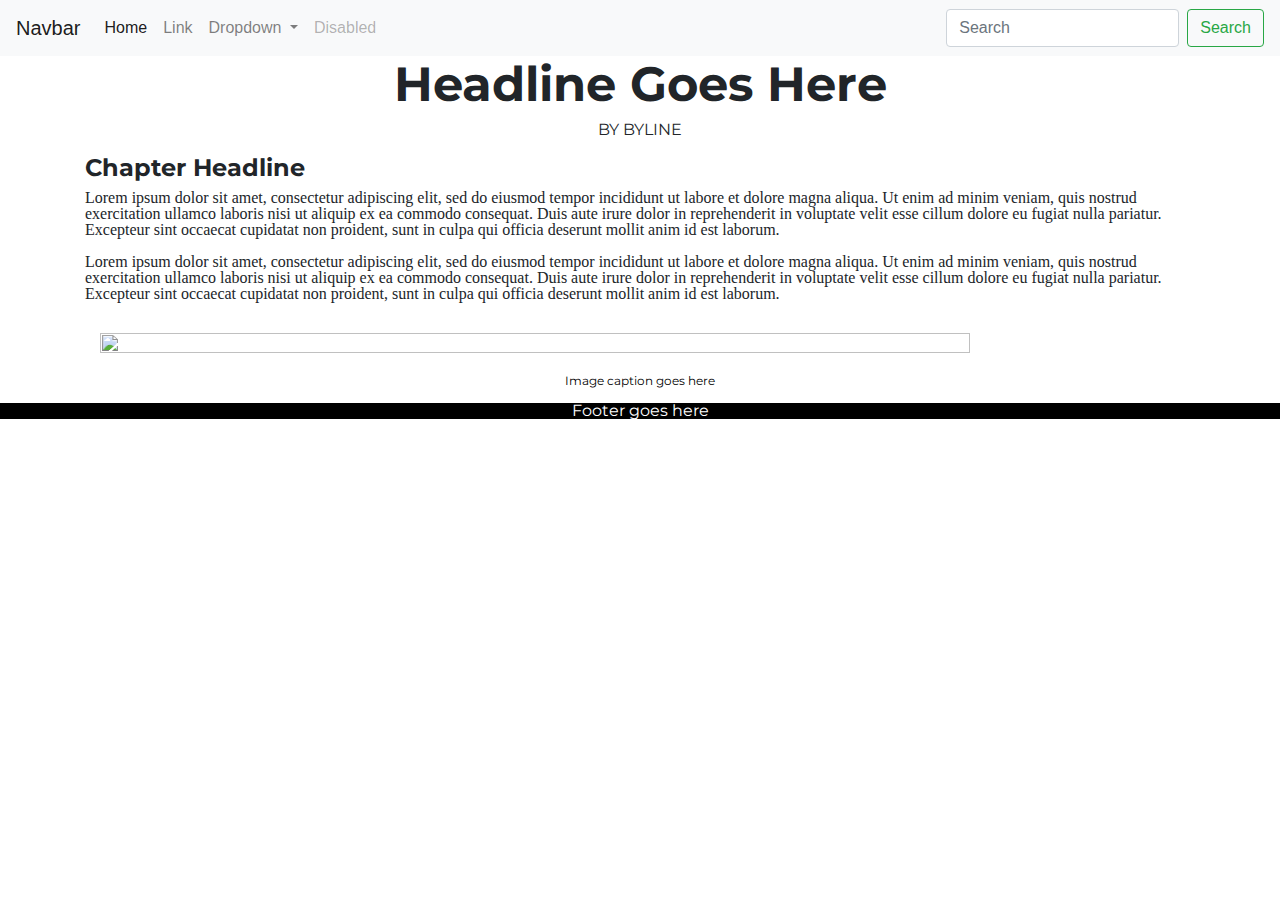
==== climate-crisis-story/index.html @ 1ede0017 "climate crisis creation" ====
<!doctype html>

<html lang="en">
<head>
  <meta charset="utf-8">
  <meta name="viewport" content="width=device-width, initial-scale=1, shrink-to-fit=no">

  <title>Bootstrap Template</title>
  <meta name="description" content="University of Maryland, College Park '20">
  <meta name="author" content="Wesley Brown">

  <!-- Bootstrap CSS -->
<link rel="stylesheet" href="https://stackpath.bootstrapcdn.com/bootstrap/4.4.1/css/bootstrap.min.css" integrity="sha384-Vkoo8x4CGsO3+Hhxv8T/Q5PaXtkKtu6ug5TOeNV6gBiFeWPGFN9MuhOf23Q9Ifjh" crossorigin="anonymous">

<link rel="stylesheet" type="text/css" href="style.css">

<!-- google font -->
<link href="https://fonts.googleapis.com/css2?family=Montserrat:wght@300;400;500;700;800;900&display=swap" rel="stylesheet">

</head>
<body>

  <!-- NavBar -->
  <nav class="navbar navbar-expand-lg navbar-light bg-light">
    <a class="navbar-brand" href="#">Navbar</a>
    <button class="navbar-toggler" type="button" data-toggle="collapse" data-target="#navbarSupportedContent" aria-controls="navbarSupportedContent" aria-expanded="false" aria-label="Toggle navigation">
      <span class="navbar-toggler-icon"></span>
    </button>

    <div class="collapse navbar-collapse" id="navbarSupportedContent">
      <ul class="navbar-nav mr-auto">
        <li class="nav-item active">
          <a class="nav-link" href="#">Home <span class="sr-only">(current)</span></a>
        </li>
        <li class="nav-item">
          <a class="nav-link" href="#">Link</a>
        </li>
        <li class="nav-item dropdown">
          <a class="nav-link dropdown-toggle" href="#" id="navbarDropdown" role="button" data-toggle="dropdown" aria-haspopup="true" aria-expanded="false">
            Dropdown
          </a>
          <div class="dropdown-menu" aria-labelledby="navbarDropdown">
            <a class="dropdown-item" href="#">Action</a>
            <a class="dropdown-item" href="#">Another action</a>
            <div class="dropdown-divider"></div>
            <a class="dropdown-item" href="#">Something else here</a>
         </div>
            </li>
       <li class="nav-item">
        <a class="nav-link disabled" href="#" tabindex="-1" aria-disabled="true">Disabled</a>
      </li>
    </ul>
     <form class="form-inline my-2 my-lg-0">
        <input class="form-control mr-sm-2" type="search" placeholder="Search" aria-label="Search">
       <button class="btn btn-outline-success my-2 my-sm-0" type="submit">Search</button>
    </form>
  </div>
  </nav>
  <!-- End NavBar -->

<div class="container">
  <h1 id="headline"> Headline Goes Here</h1>
  <p id="byline"> By Byline </p>

  <h2 id="chapter">Chapter Headline</h2>

  <p>Lorem ipsum dolor sit amet, consectetur adipiscing elit, sed do eiusmod tempor incididunt ut labore et dolore magna aliqua. Ut enim ad minim veniam, quis nostrud exercitation ullamco laboris nisi ut aliquip ex ea commodo consequat. Duis aute irure dolor in reprehenderit in voluptate velit esse cillum dolore eu fugiat nulla pariatur. Excepteur sint occaecat cupidatat non proident, sunt in culpa qui officia deserunt mollit anim id est laborum.</p>

  <p>Lorem ipsum dolor sit amet, consectetur adipiscing elit, sed do eiusmod tempor incididunt ut labore et dolore magna aliqua. Ut enim ad minim veniam, quis nostrud exercitation ullamco laboris nisi ut aliquip ex ea commodo consequat. Duis aute irure dolor in reprehenderit in voluptate velit esse cillum dolore eu fugiat nulla pariatur. Excepteur sint occaecat cupidatat non proident, sunt in culpa qui officia deserunt mollit anim id est laborum.</p>

  <img src="stockimage.jpg" class="image">
  <p class="caption">Image caption goes here</p>

</div>




</div>


  <!-- jQuery first, then Popper.js, then Bootstrap JS -->
  <script src="https://code.jquery.com/jquery-3.4.1.slim.min.js" integrity="sha384-J6qa4849blE2+poT4WnyKhv5vZF5SrPo0iEjwBvKU7imGFAV0wwj1yYfoRSJoZ+n" crossorigin="anonymous"></script>
  <script src="https://cdn.jsdelivr.net/npm/popper.js@1.16.0/dist/umd/popper.min.js" integrity="sha384-Q6E9RHvbIyZFJoft+2mJbHaEWldlvI9IOYy5n3zV9zzTtmI3UksdQRVvoxMfooAo" crossorigin="anonymous"></script>
  <script src="https://stackpath.bootstrapcdn.com/bootstrap/4.4.1/js/bootstrap.min.js" integrity="sha384-wfSDF2E50Y2D1uUdj0O3uMBJnjuUD4Ih7YwaYd1iqfktj0Uod8GCExl3Og8ifwB6" crossorigin="anonymous"></script>

<!-- footer -->
<div class="footer">
  <p id="footer-text">Footer goes here</p>
</div>


</body>
</html>
---- climate-crisis-story/style.css ----
#headline {
  font-size: 3em;
  font-weight: 700;
  text-align: center;
  font-family: 'Montserrat', sans-serif;
}

#byline {
  font-size: 1em;
  font-family: 'Montserrat', sans-serif;
  text-transform: uppercase;
  text-align: center;
}

#chapter {
  font-size: 1.5em;
  font-weight: 700;
  text-align: left;
  font-family: 'Montserrat', sans-serif;
}

p {
  font-family: Georgia, serif;
  line-height: 100%;
  font-size: 1em;
}

.image {
  height: 100%;
  max-width: 900px;
  width: 100%;
 padding: 15px;
}

.caption {
  font-size: .75em;
  font-family: 'Montserrat', sans-serif;
  color: #000000;
  text-align: center;
}

.footer {
  background-color: #000000;
}

#footer-text {
  text-align: center;
  color: #FFFFFF;
  font-size: 1em;
  font-family: 'Montserrat', sans-serif;
}
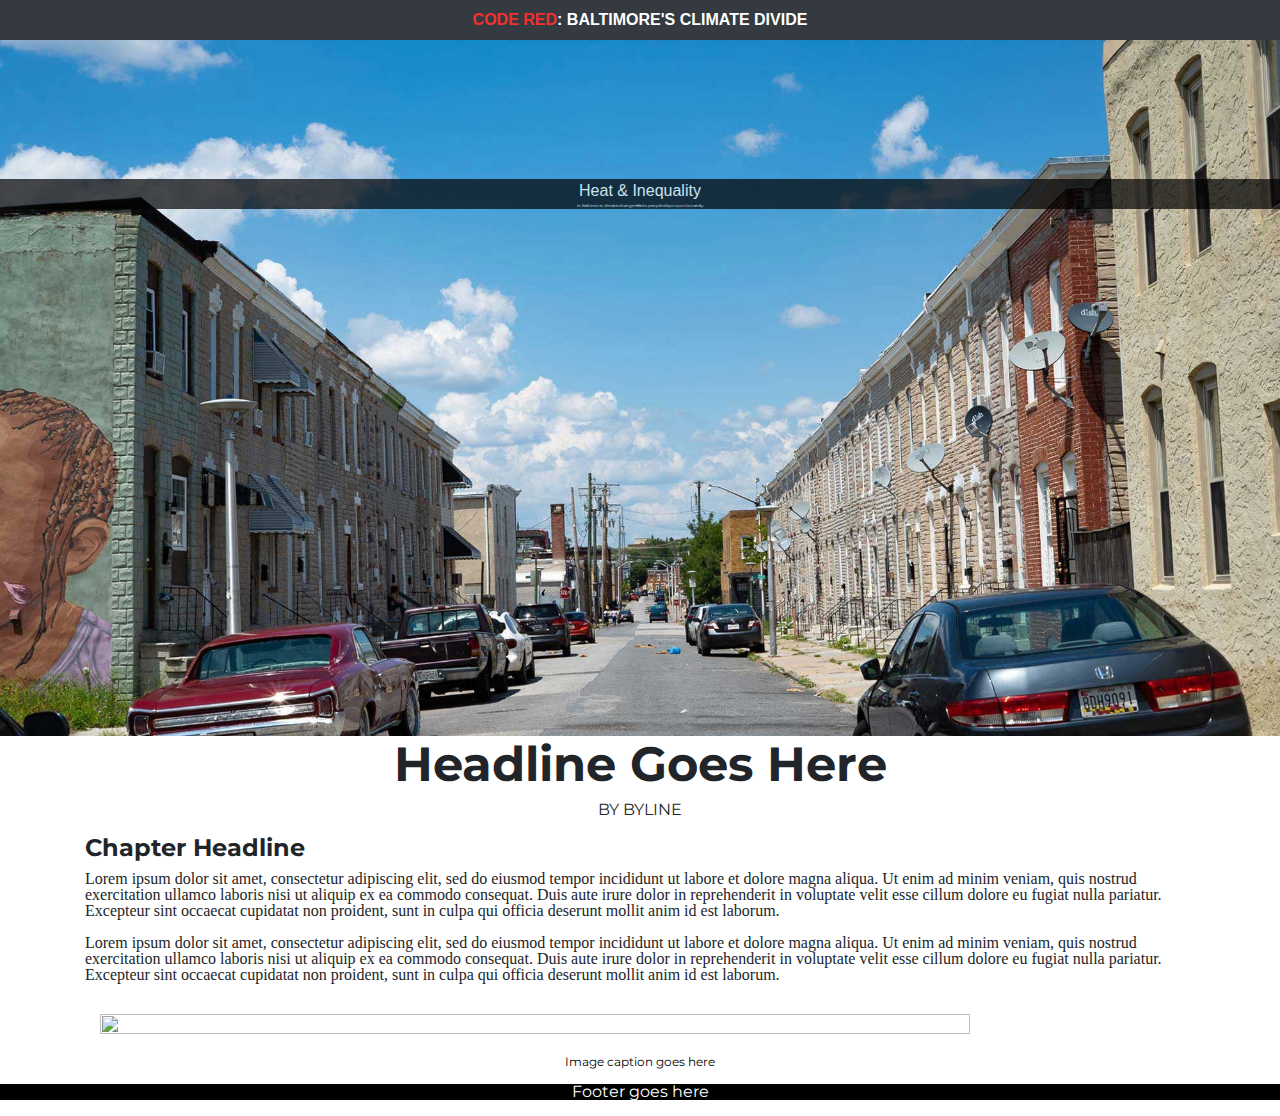
==== commit 09cef58f: "edit" ====
--- a/climate-crisis-story/index.html
+++ b/climate-crisis-story/index.html
@@ -21,43 +21,31 @@
 <body>
 
   <!-- NavBar -->
-  <nav class="navbar navbar-expand-lg navbar-light bg-light">
-    <a class="navbar-brand" href="#">Navbar</a>
-    <button class="navbar-toggler" type="button" data-toggle="collapse" data-target="#navbarSupportedContent" aria-controls="navbarSupportedContent" aria-expanded="false" aria-label="Toggle navigation">
-      <span class="navbar-toggler-icon"></span>
-    </button>
-
-    <div class="collapse navbar-collapse" id="navbarSupportedContent">
-      <ul class="navbar-nav mr-auto">
-        <li class="nav-item active">
-          <a class="nav-link" href="#">Home <span class="sr-only">(current)</span></a>
-        </li>
-        <li class="nav-item">
-          <a class="nav-link" href="#">Link</a>
-        </li>
-        <li class="nav-item dropdown">
-          <a class="nav-link dropdown-toggle" href="#" id="navbarDropdown" role="button" data-toggle="dropdown" aria-haspopup="true" aria-expanded="false">
-            Dropdown
-          </a>
-          <div class="dropdown-menu" aria-labelledby="navbarDropdown">
-            <a class="dropdown-item" href="#">Action</a>
-            <a class="dropdown-item" href="#">Another action</a>
-            <div class="dropdown-divider"></div>
-            <a class="dropdown-item" href="#">Something else here</a>
-         </div>
-            </li>
-       <li class="nav-item">
-        <a class="nav-link disabled" href="#" tabindex="-1" aria-disabled="true">Disabled</a>
-      </li>
-    </ul>
-     <form class="form-inline my-2 my-lg-0">
-        <input class="form-control mr-sm-2" type="search" placeholder="Search" aria-label="Search">
-       <button class="btn btn-outline-success my-2 my-sm-0" type="submit">Search</button>
-    </form>
-  </div>
+  <nav class="navbar navbar-expand-lg navbar-dark bg-dark">
+    <span class="nav-top"><span class="red">Code Red</span>: Baltimore's Climate Divide</span>
   </nav>
   <!-- End NavBar -->
 
+<!-- Splash/hero area -->
+
+  <div class="hero-container">
+    <img src="images/sonia-hug-streetview.jpg" class="hero-image" alt="Baltimore streetview">
+
+    <div class="overlay">
+
+      <div class"hero-hed">Heat & Inequality
+
+        <div class="hero-sub">In Baltimore, climate change effects people disproportionately.
+
+        </div>
+
+      </div>
+      
+    </div>
+
+  </div>
+
+ <!-- end hero here -->
 <div class="container">
   <h1 id="headline"> Headline Goes Here</h1>
   <p id="byline"> By Byline </p>
--- a/climate-crisis-story/style.css
+++ b/climate-crisis-story/style.css
@@ -49,3 +49,55 @@
   font-size: 1em;
   font-family: 'Montserrat', sans-serif;
 }
+
+/*top nav*/
+.nav-top {
+  color: #fff;
+  margin: 0 auto;
+  text-transform: uppercase;
+  font-weight: 700;
+}
+
+.red {
+  color: #f23030;
+}
+
+/*hero area*/
+.hero-container {
+  position: relative;
+  text-align: center;
+  color: #fff;
+}
+
+.hero-image {
+  width: 100%;
+}
+
+.overlay {
+  position: absolute;
+  top: 20%;
+  width: 100%;
+  background-color: #000;
+  opacity: .7;
+}
+
+.hero-hed {
+  font-family: 'Playfair Display', serif;
+  font-size:6em;
+  color:#fff;
+  margin: 0 auto;
+  padding-bottom:10px;
+}
+
+.hero-sub {
+  font-family: 'Montserrat', sans-serif;
+  font-size:.25em;
+}
+
+@media (max-width:600px) {
+
+  hero-hed {
+    font-size: 1.5em;
+  }
+
+}
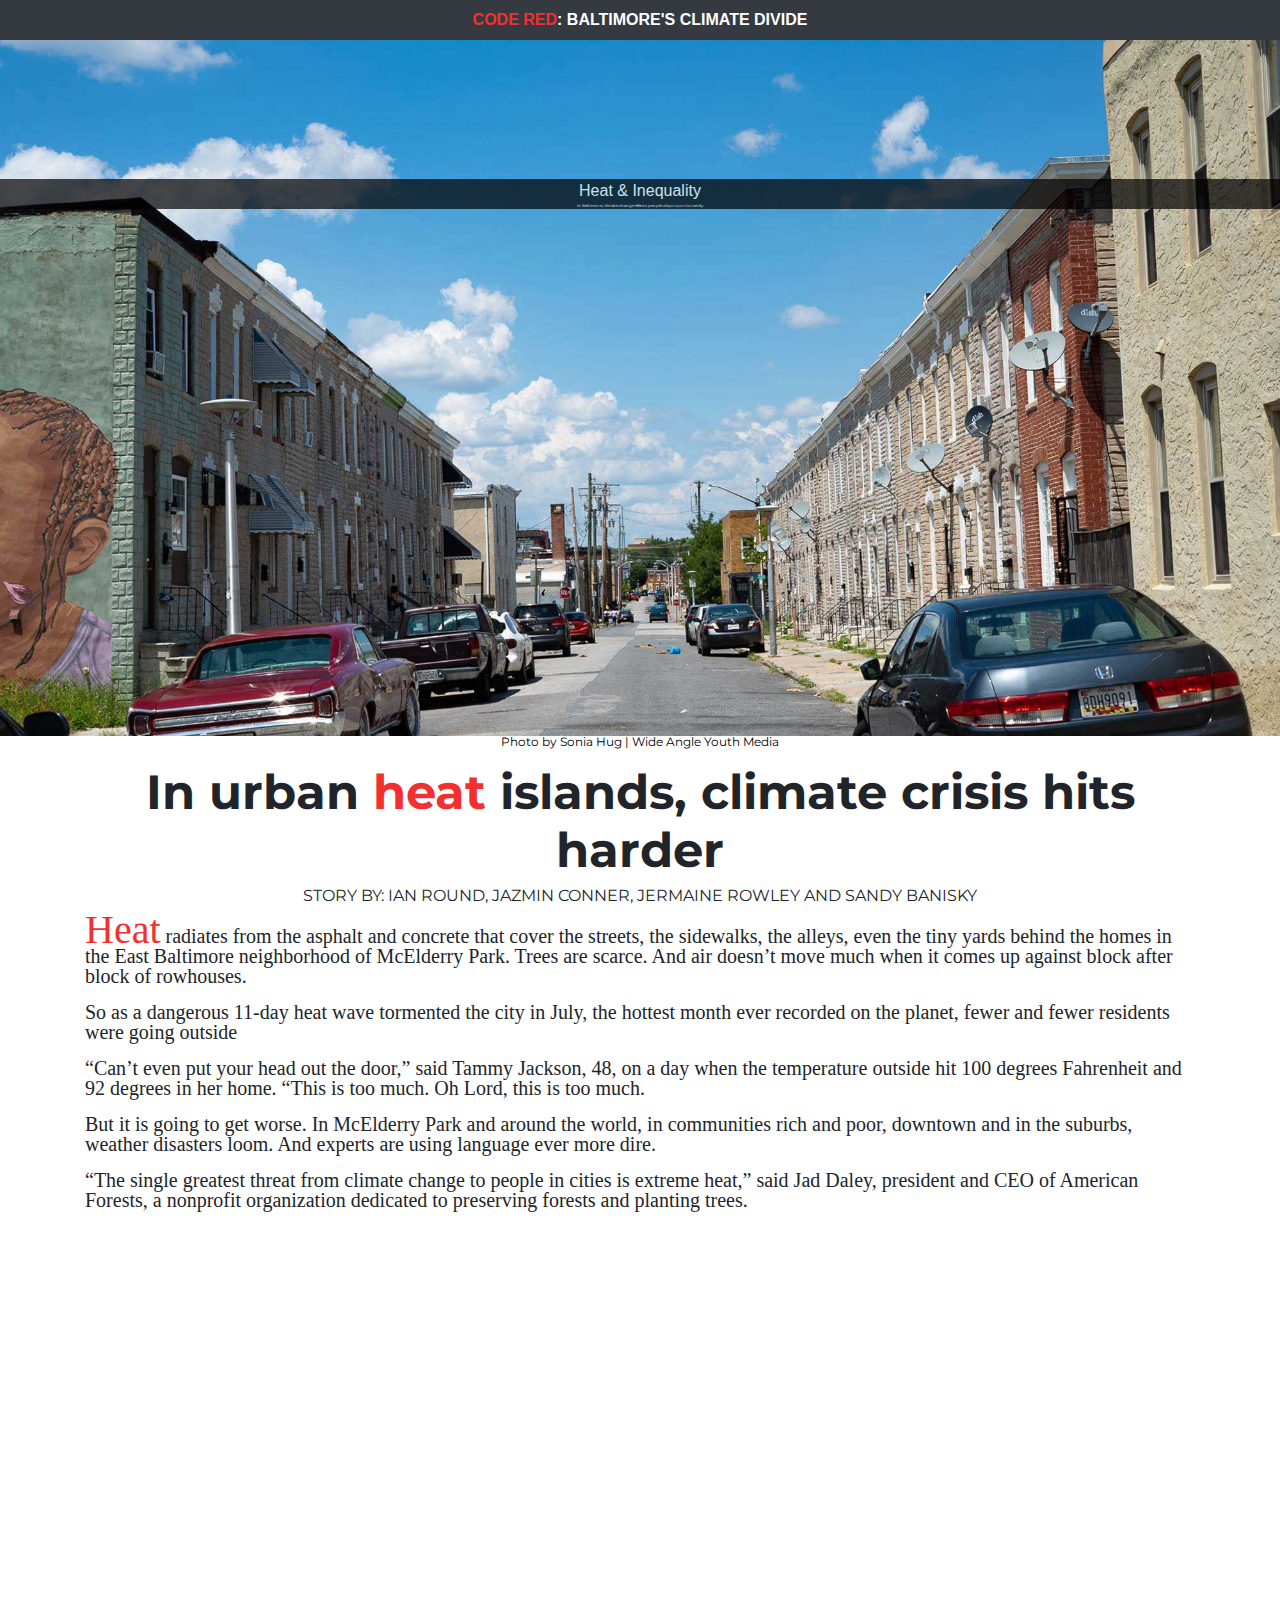
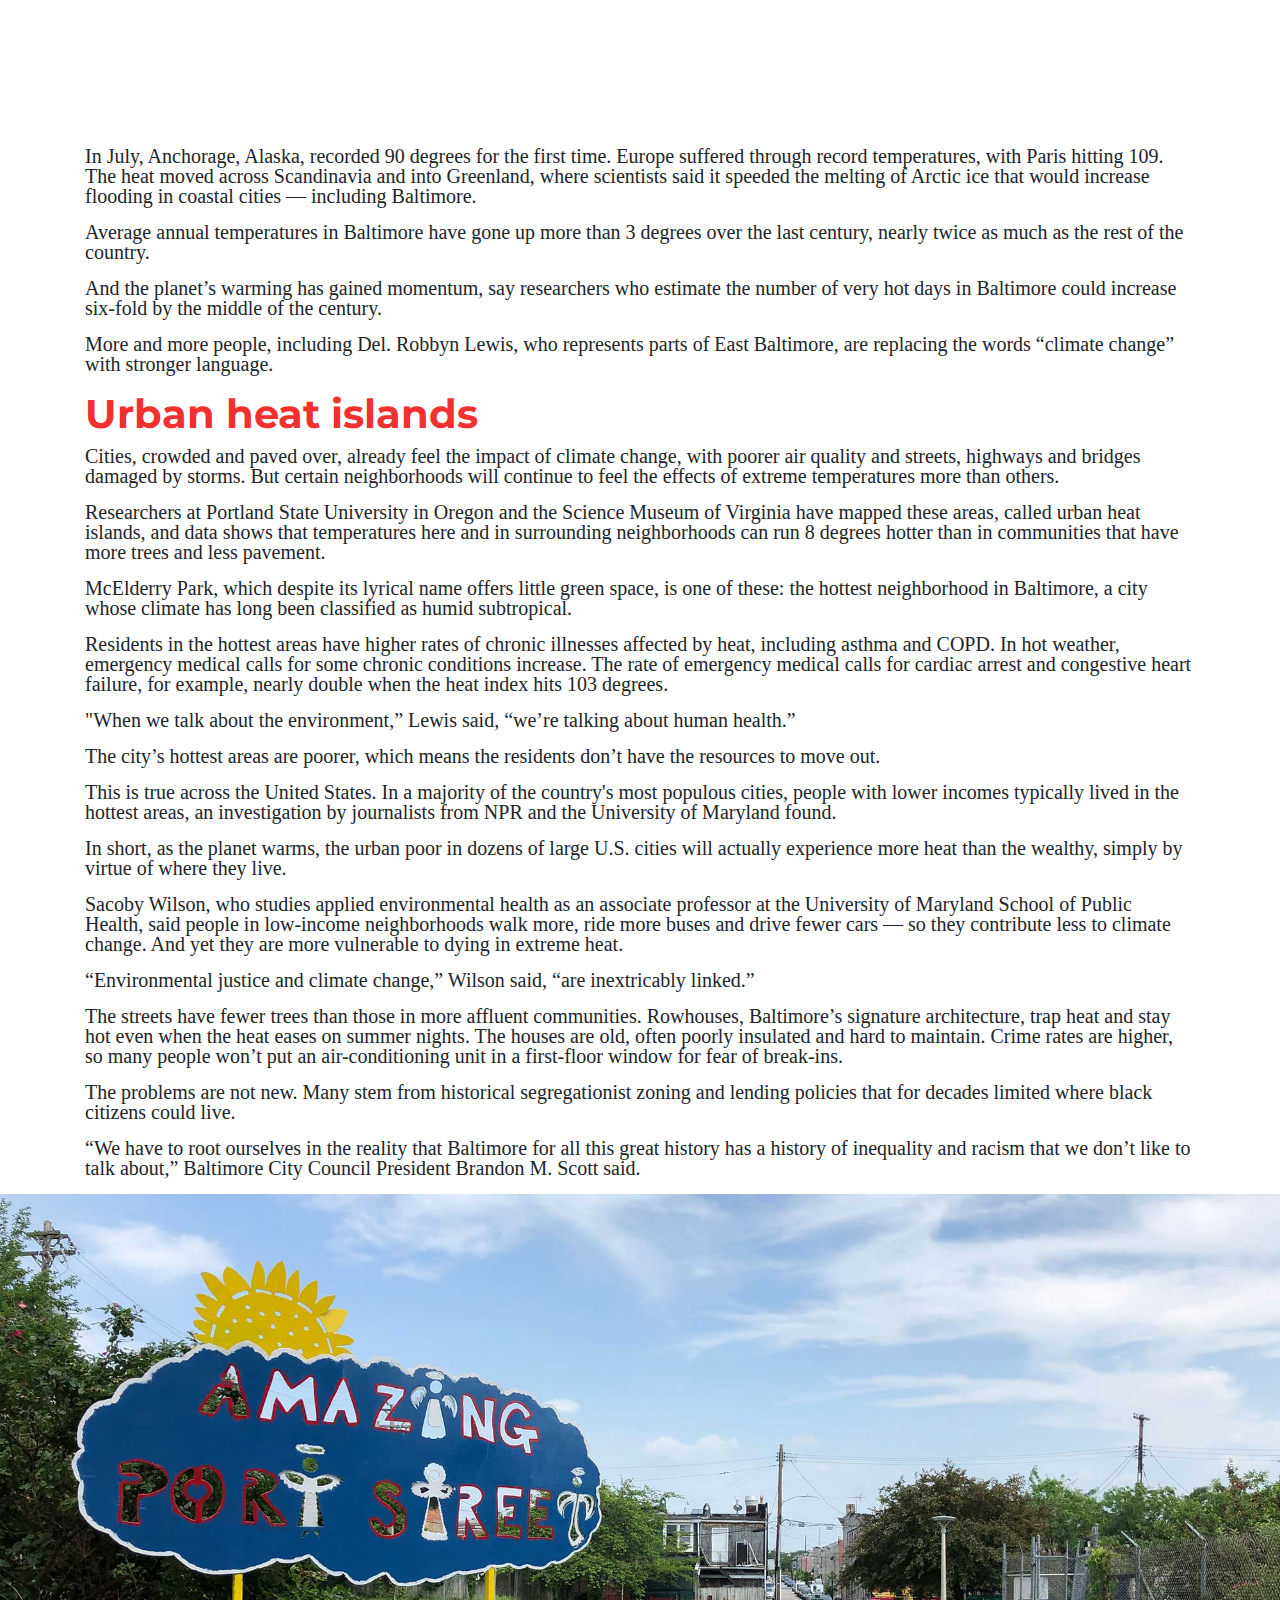
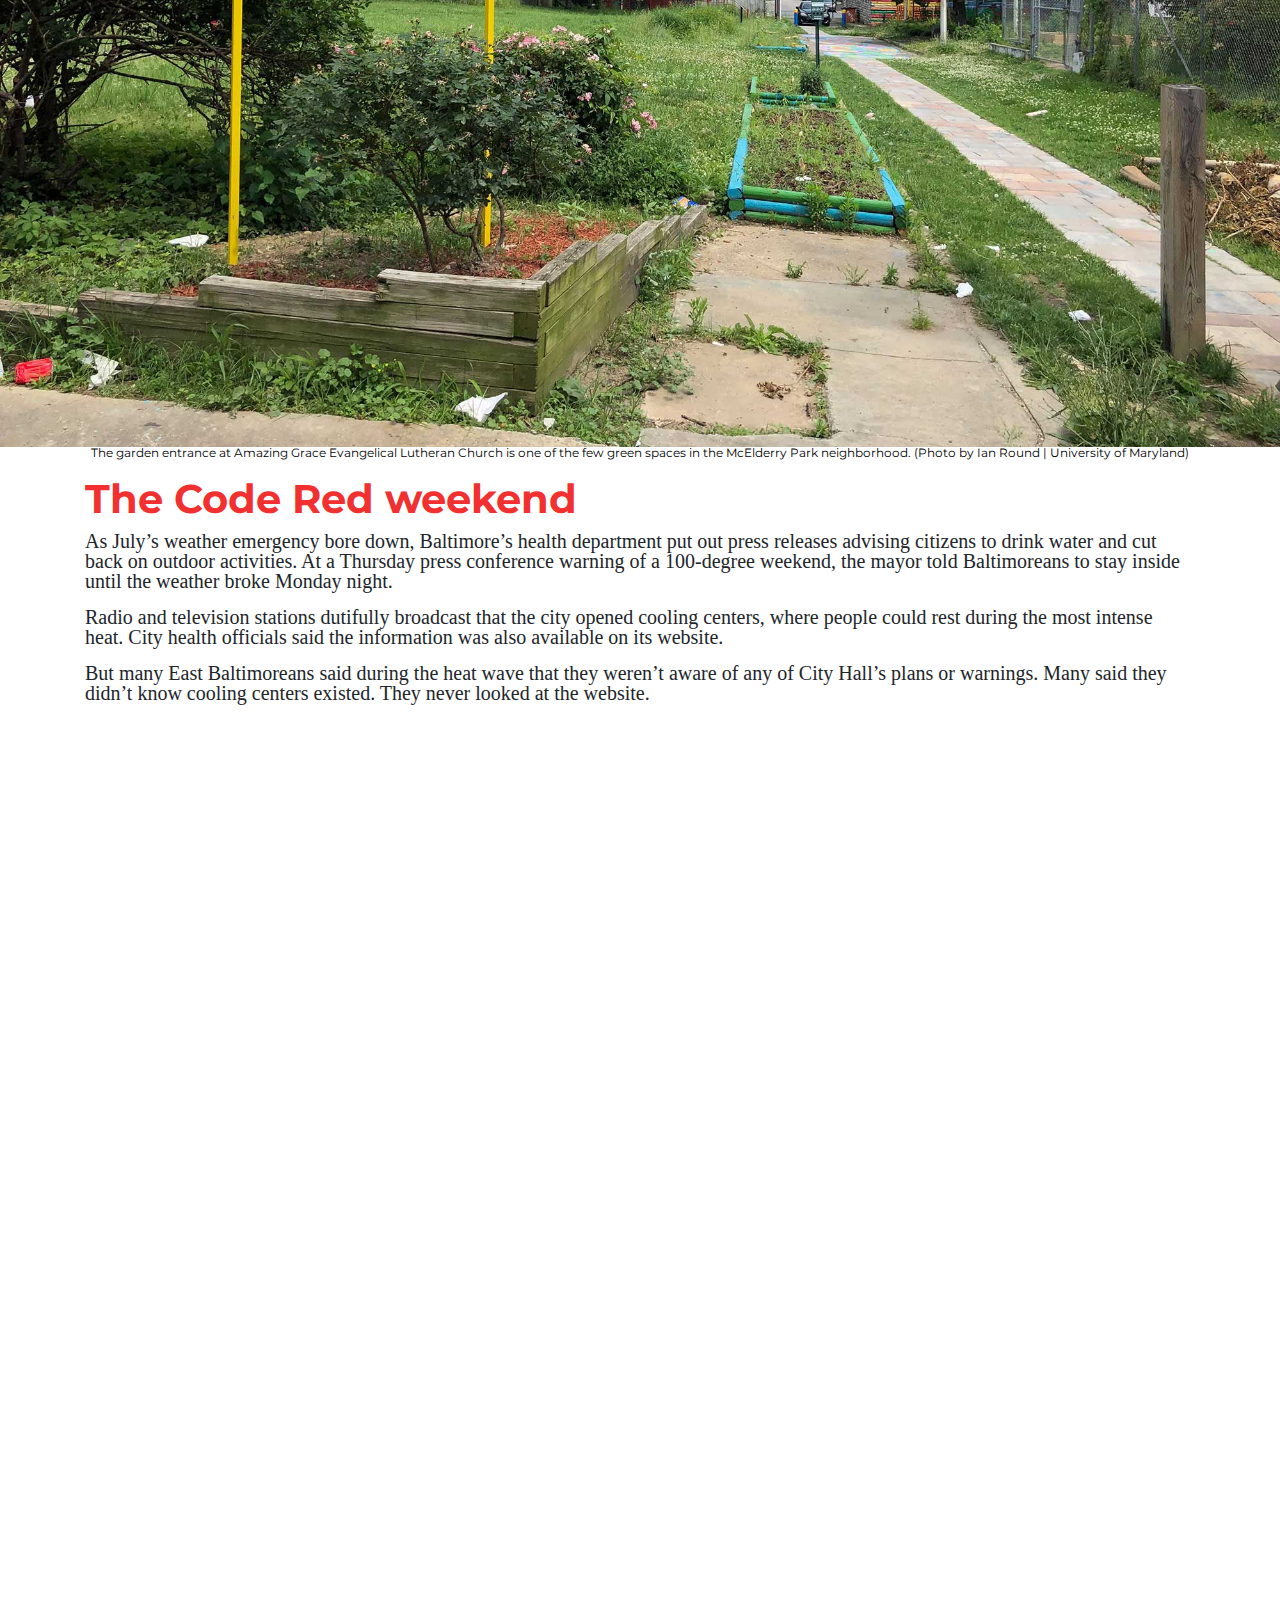
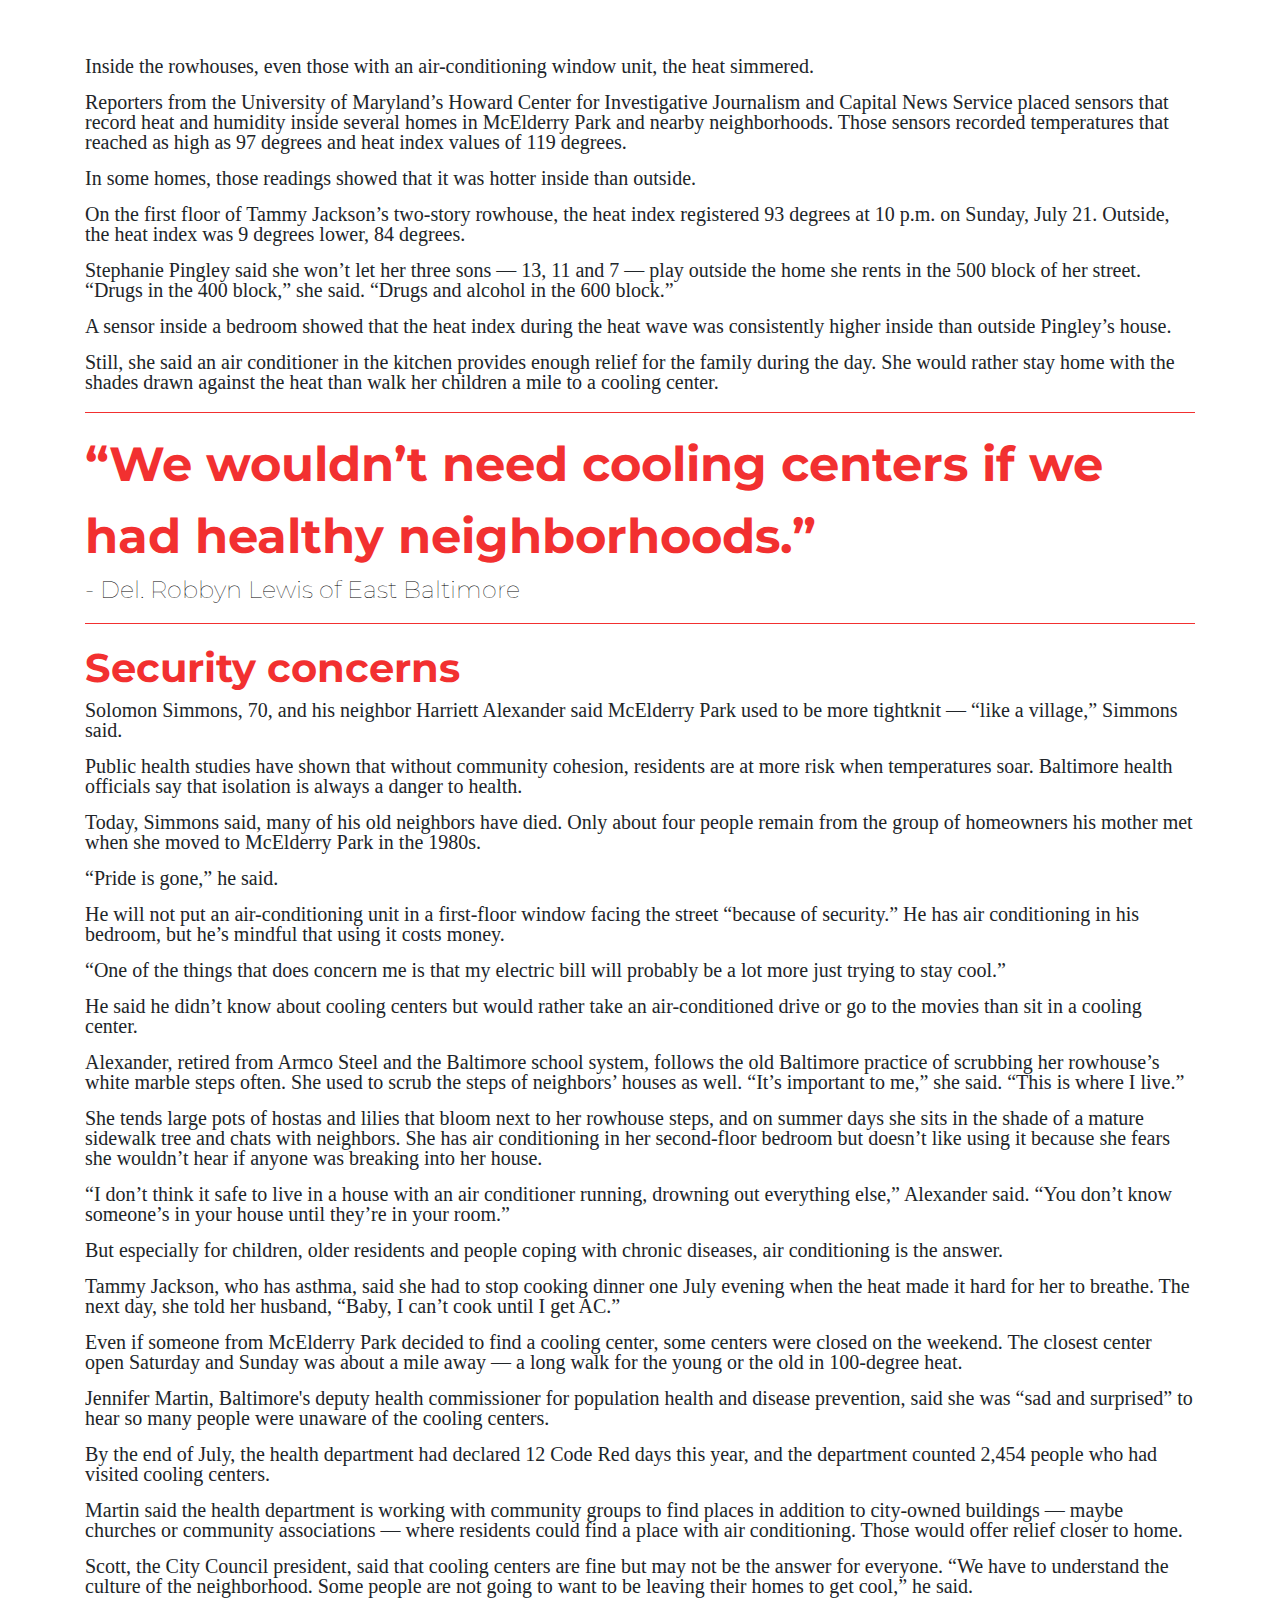
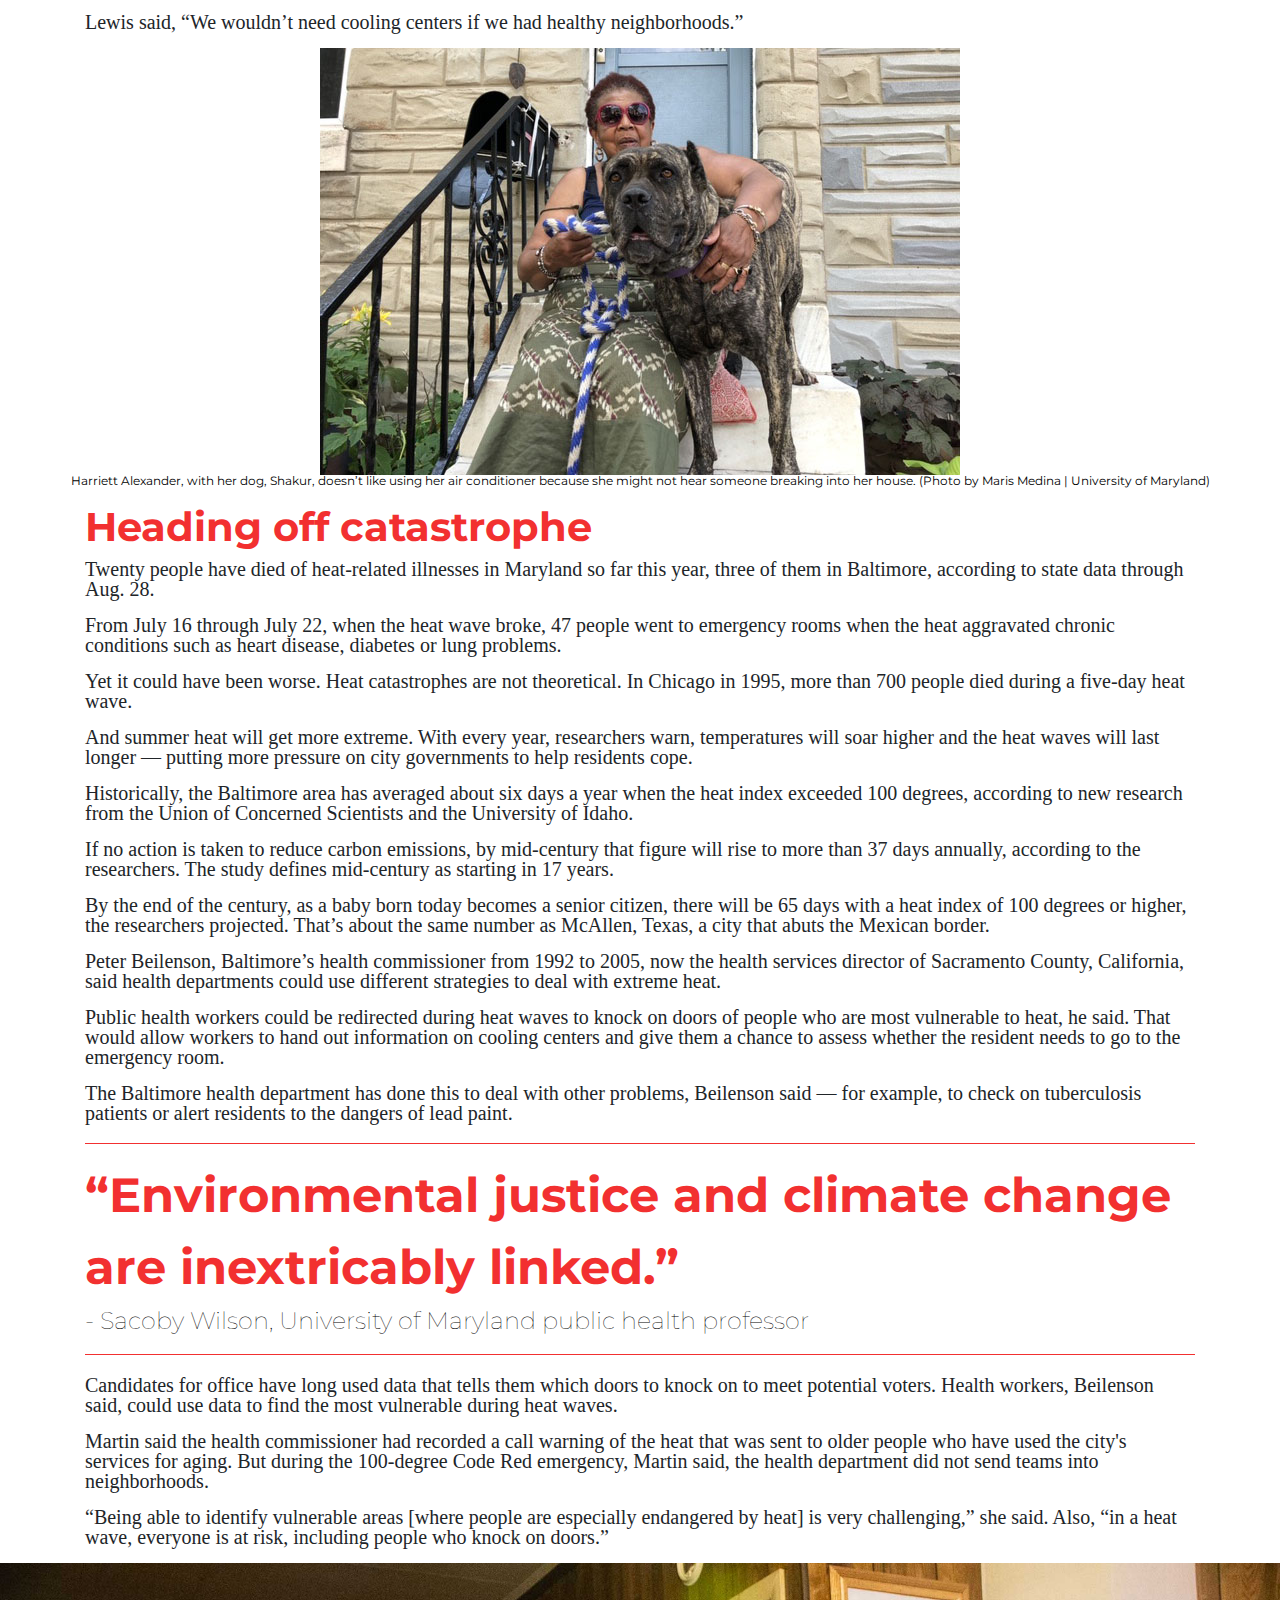
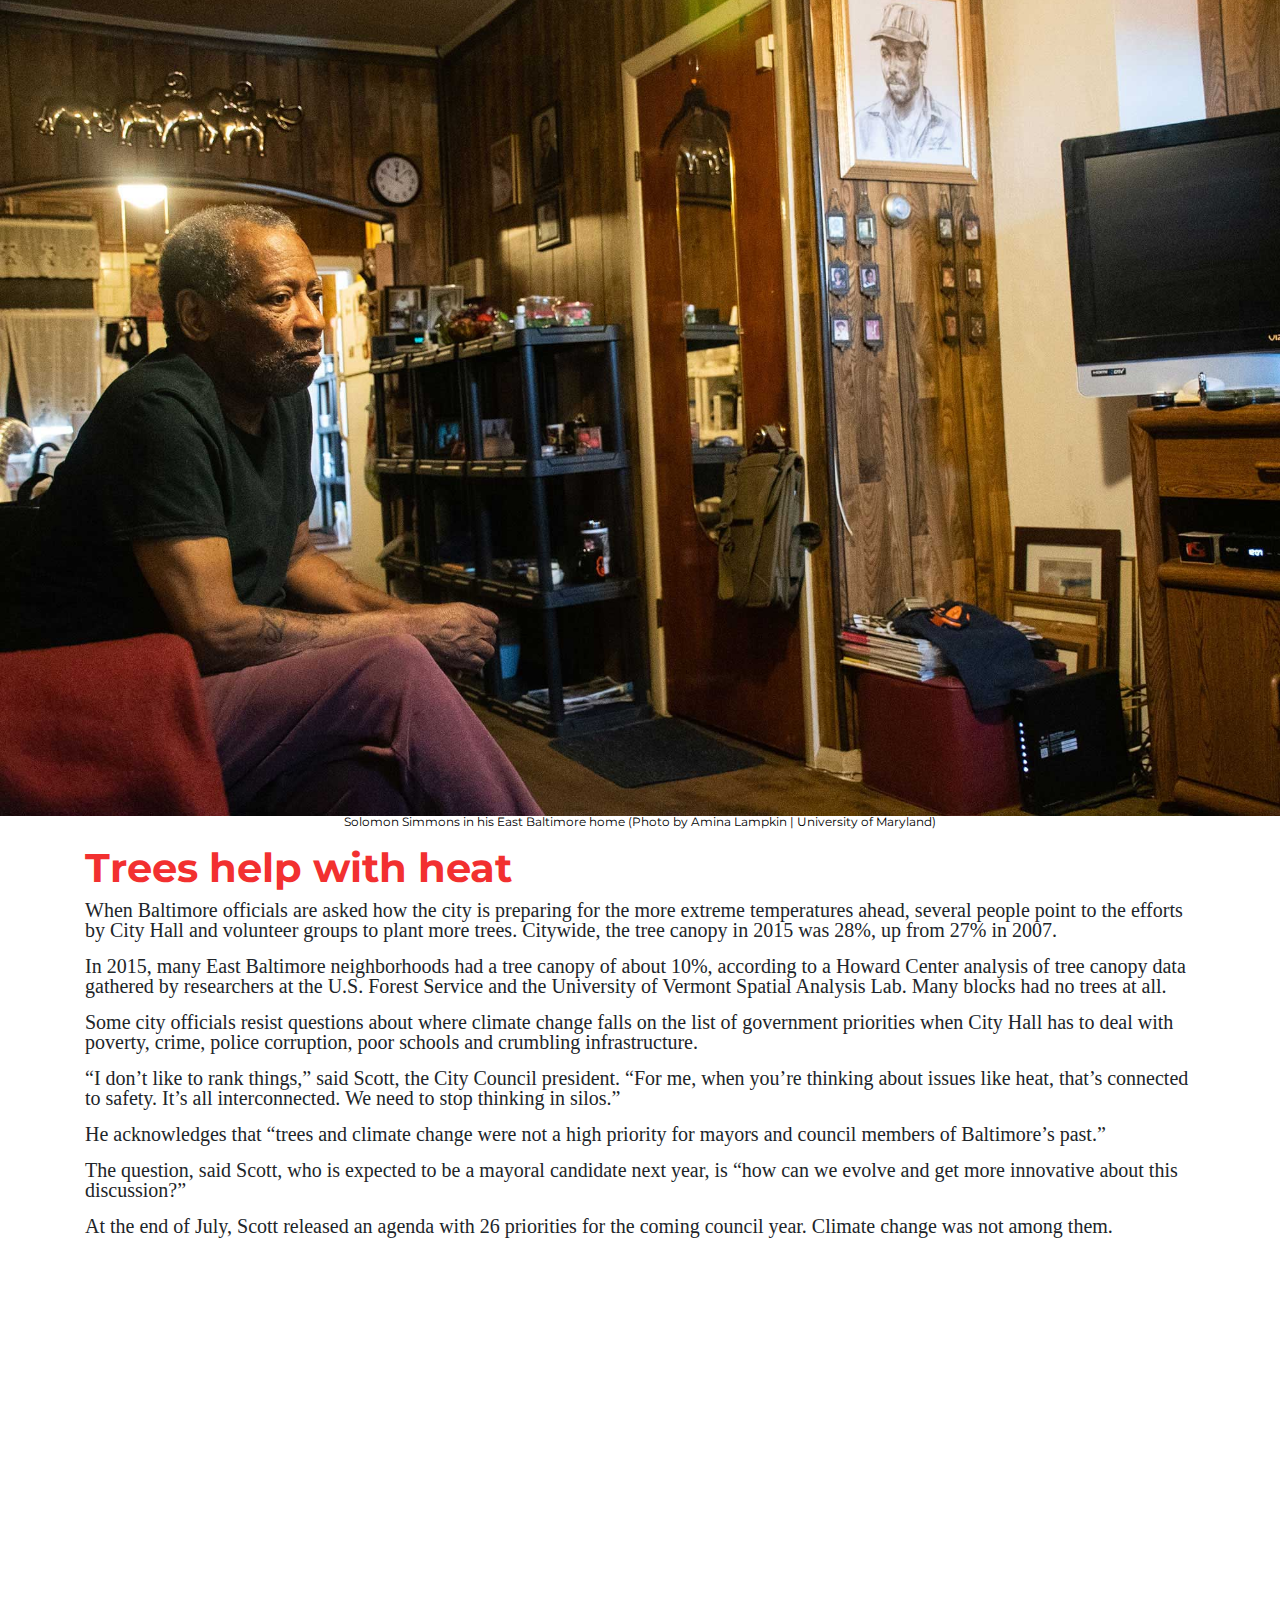
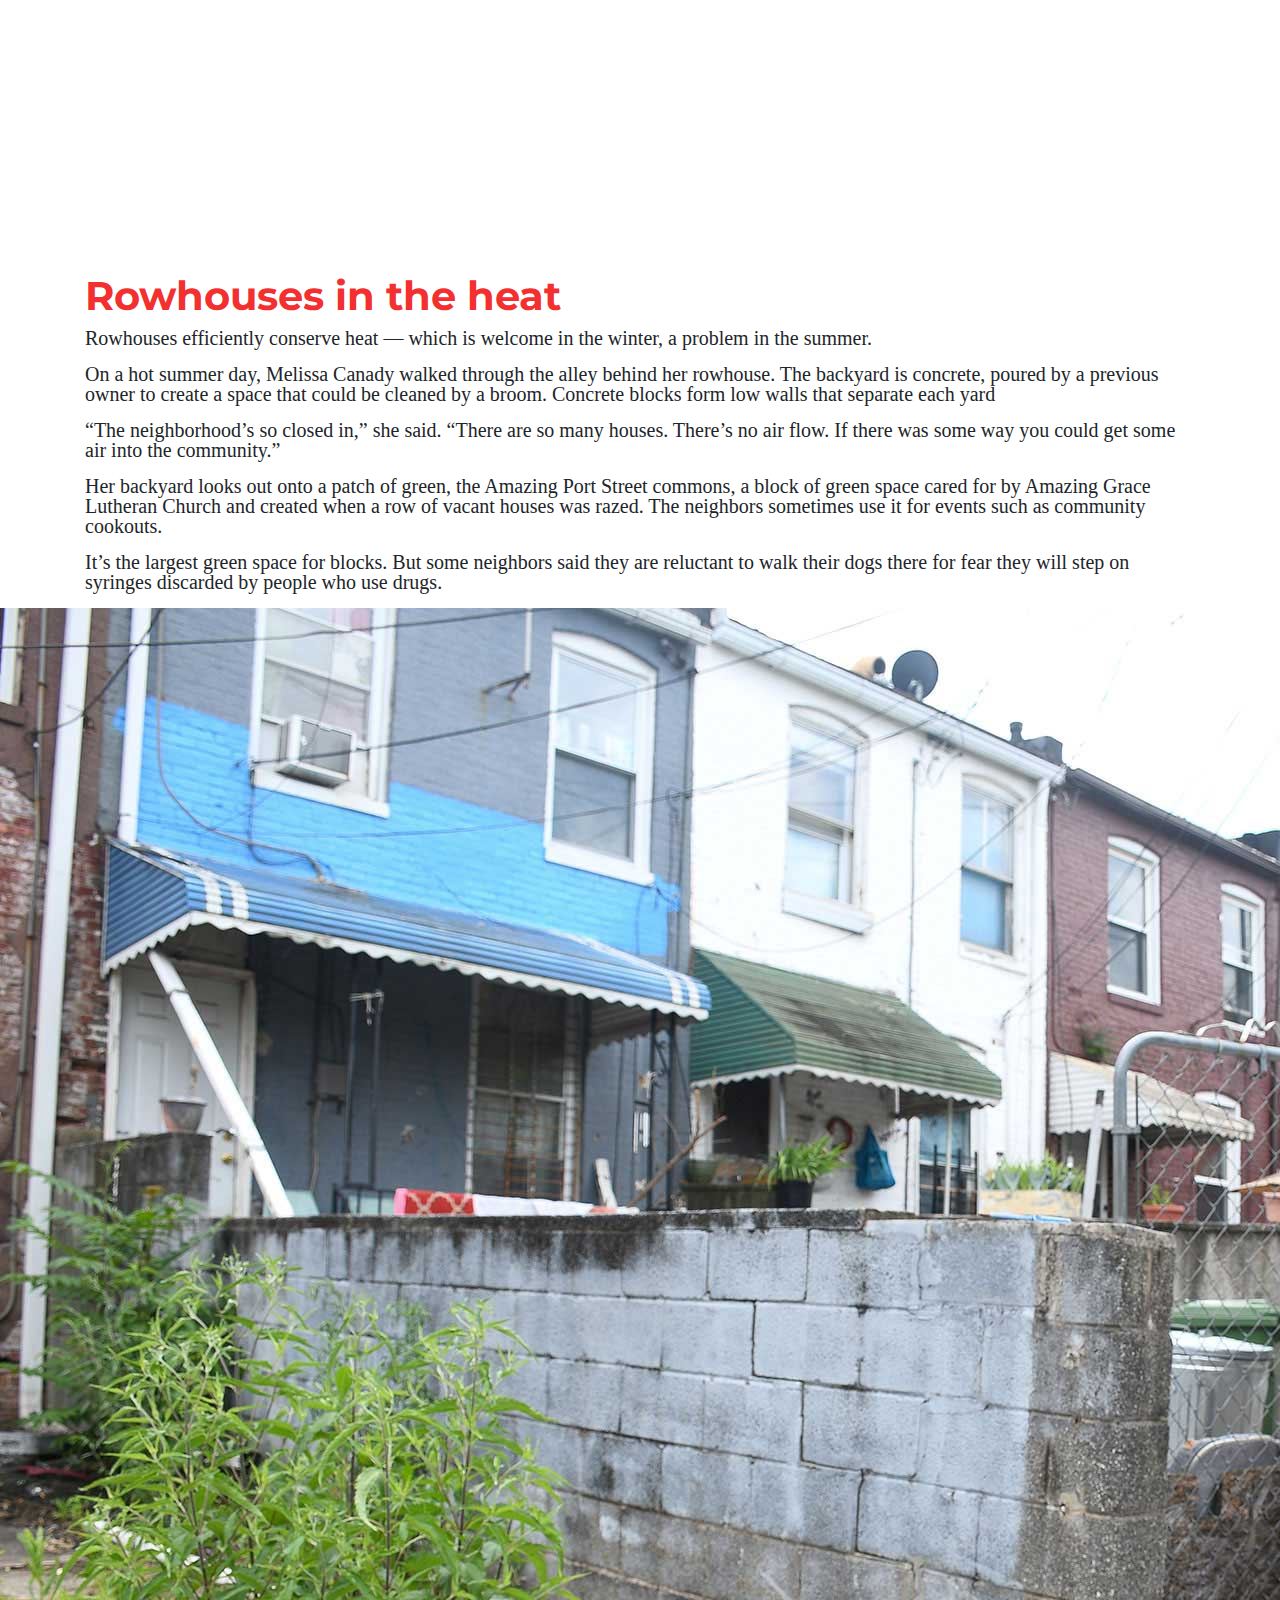
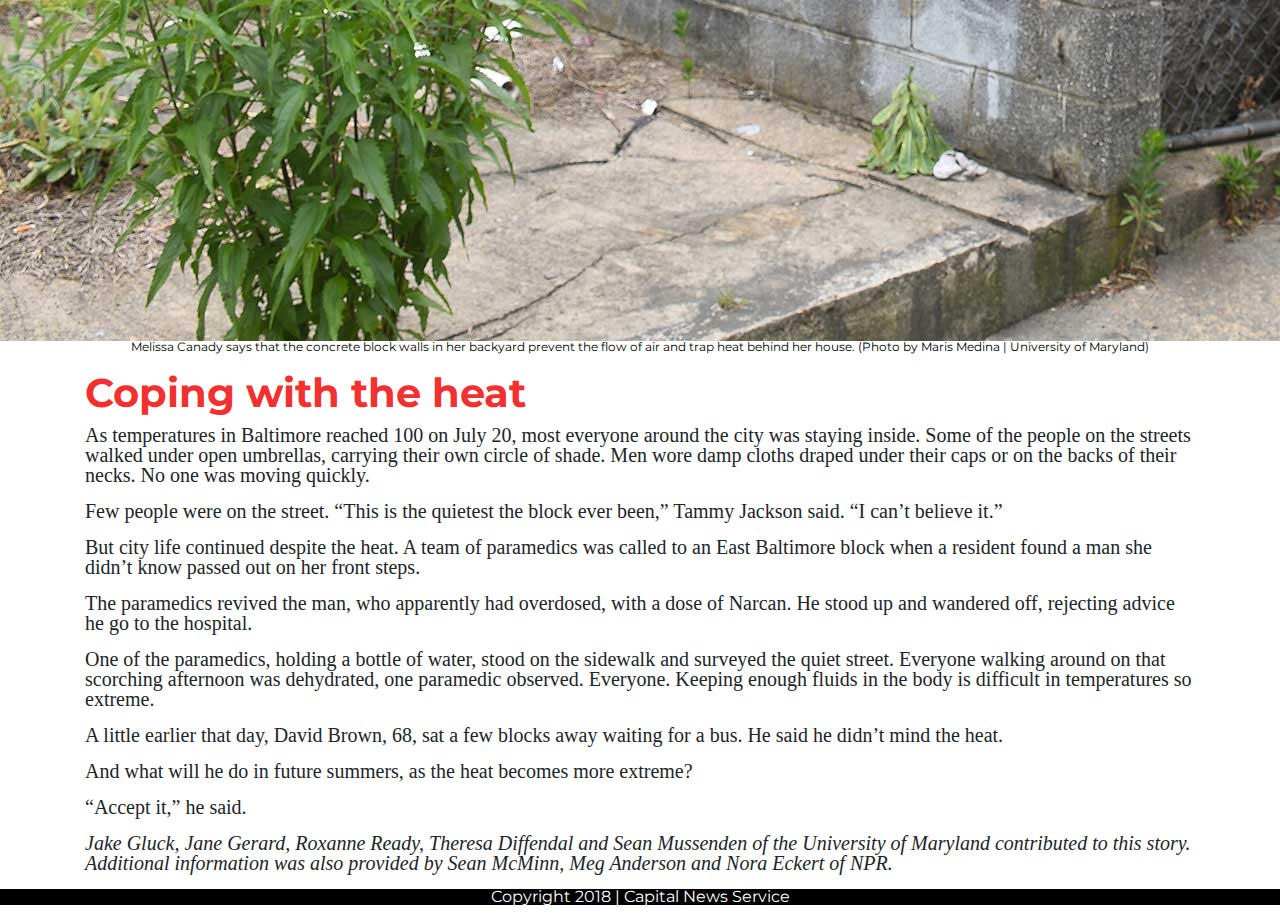
==== commit b3035a03: "climate" ====
--- a/climate-crisis-story/index.html
+++ b/climate-crisis-story/index.html
@@ -5,7 +5,7 @@
   <meta charset="utf-8">
   <meta name="viewport" content="width=device-width, initial-scale=1, shrink-to-fit=no">
 
-  <title>Bootstrap Template</title>
+  <title>CODE RED: A look at Baltimore's heat inequality</title>
   <meta name="description" content="University of Maryland, College Park '20">
   <meta name="author" content="Wesley Brown">
 
@@ -33,31 +33,259 @@
 
     <div class="overlay">
 
-      <div class"hero-hed">Heat & Inequality
+      <div class"hero-head">Heat & Inequality
 
         <div class="hero-sub">In Baltimore, climate change effects people disproportionately.
 
         </div>
 
       </div>
-      
+
     </div>
 
   </div>
 
  <!-- end hero here -->
-<div class="container">
-  <h1 id="headline"> Headline Goes Here</h1>
-  <p id="byline"> By Byline </p>
-
-  <h2 id="chapter">Chapter Headline</h2>
-
-  <p>Lorem ipsum dolor sit amet, consectetur adipiscing elit, sed do eiusmod tempor incididunt ut labore et dolore magna aliqua. Ut enim ad minim veniam, quis nostrud exercitation ullamco laboris nisi ut aliquip ex ea commodo consequat. Duis aute irure dolor in reprehenderit in voluptate velit esse cillum dolore eu fugiat nulla pariatur. Excepteur sint occaecat cupidatat non proident, sunt in culpa qui officia deserunt mollit anim id est laborum.</p>
-
-  <p>Lorem ipsum dolor sit amet, consectetur adipiscing elit, sed do eiusmod tempor incididunt ut labore et dolore magna aliqua. Ut enim ad minim veniam, quis nostrud exercitation ullamco laboris nisi ut aliquip ex ea commodo consequat. Duis aute irure dolor in reprehenderit in voluptate velit esse cillum dolore eu fugiat nulla pariatur. Excepteur sint occaecat cupidatat non proident, sunt in culpa qui officia deserunt mollit anim id est laborum.</p>
-
-  <img src="stockimage.jpg" class="image">
-  <p class="caption">Image caption goes here</p>
+ <p class="caption">Photo by Sonia Hug | Wide Angle Youth Media</p>
+<div class="container">
+  <h1 id="headline"> In urban <span class="red">heat</span> islands, climate crisis hits harder</h1>
+  <p id="byline"> STORY BY: IAN ROUND, JAZMIN CONNER, JERMAINE ROWLEY AND SANDY BANISKY </p>
+
+
+  <p><span class="open">Heat</span> radiates from the asphalt and concrete that cover the streets, the sidewalks, the alleys, even the tiny yards behind the homes in the East Baltimore neighborhood of McElderry Park. Trees are scarce. And air doesn’t move much when it comes up against block after block of rowhouses.</p>
+
+  <p>So as a dangerous 11-day heat wave tormented the city in July, the hottest month ever recorded on the planet, fewer and fewer residents were going outside</p>
+
+  <p>“Can’t even put your head out the door,” said Tammy Jackson, 48, on a day when the temperature outside hit 100 degrees Fahrenheit and 92 degrees in her home. “This is too much. Oh Lord, this is too much.</p>
+
+  <p>But it is going to get worse. In McElderry Park and around the world, in communities rich and poor, downtown and in the suburbs, weather disasters loom. And experts are using language ever more dire.</p>
+
+  <p>“The single greatest threat from climate change to people in cities is extreme heat,” said Jad Daley, president and CEO of American Forests, a nonprofit organization dedicated to preserving forests and planting trees.</p>
+
+  <iframe title=" Indoor and outdoor heat index during Baltimore heat wave, July 16-22, 2019" aria-label="Interactive line chart" id="datawrapper-chart-ruosQ" src="https://datawrapper.dwcdn.net/ruosQ/1/" scrolling="no" style="width: 0px; min-width: 100% !important; border: medium none; height: 513px;" height="600" frameborder="0"></iframe>
+
+  <p>In July, Anchorage, Alaska, recorded 90 degrees for the first time. Europe suffered through record temperatures, with Paris hitting 109. The heat moved across Scandinavia and into Greenland, where scientists said it speeded the melting of Arctic ice that would increase flooding in coastal cities — including Baltimore.</p>
+
+  <p>Average annual temperatures in Baltimore have gone up more than 3 degrees over the last century, nearly twice as much as the rest of the country.</p>
+
+  <p>And the planet’s warming has gained momentum, say researchers who estimate the number of very hot days in Baltimore could increase six-fold by the middle of the century.</p>
+
+  <p>More and more people, including Del. Robbyn Lewis, who represents parts of East Baltimore, are replacing the words “climate change” with stronger language.</p>
+
+  <h2 id="chapter">Urban heat islands</h2>
+
+  <p>Cities, crowded and paved over, already feel the impact of climate change, with poorer air quality and streets, highways and bridges damaged by storms. But certain neighborhoods will continue to feel the effects of extreme temperatures more than others.</p>
+
+  <p>Researchers at Portland State University in Oregon and the Science Museum of Virginia have mapped these areas, called urban heat islands, and data shows that temperatures here and in surrounding neighborhoods can run 8 degrees hotter than in communities that have more trees and less pavement.</p>
+
+  <p>McElderry Park, which despite its lyrical name offers little green space, is one of these: the hottest neighborhood in Baltimore, a city whose climate has long been classified as humid subtropical.</p>
+
+  <p>Residents in the hottest areas have higher rates of chronic illnesses affected by heat, including asthma and COPD. In hot weather, emergency medical calls for some chronic conditions increase. The rate of emergency medical calls for cardiac arrest and congestive heart failure, for example, nearly double when the heat index hits 103 degrees.</p>
+
+  <p>"When we talk about the environment,” Lewis said, “we’re talking about human health.”</p>
+
+  <p>The city’s hottest areas are poorer, which means the residents don’t have the resources to move out.</p>
+
+  <p>This is true across the United States. In a majority of the country's most populous cities, people with lower incomes typically lived in the hottest areas, an investigation by journalists from NPR and the University of Maryland found.</p>
+
+  <p>In short, as the planet warms, the urban poor in dozens of large U.S. cities will actually experience more heat than the wealthy, simply by virtue of where they live.</p>
+
+  <p>Sacoby Wilson, who studies applied environmental health as an associate professor at the University of Maryland School of Public Health, said people in low-income neighborhoods walk more, ride more buses and drive fewer cars — so they contribute less to climate change. And yet they are more vulnerable to dying in extreme heat.</p>
+
+  <p>“Environmental justice and climate change,” Wilson said, “are inextricably linked.”</p>
+
+  <p>The streets have fewer trees than those in more affluent communities. Rowhouses, Baltimore’s signature architecture, trap heat and stay hot even when the heat eases on summer nights. The houses are old, often poorly insulated and hard to maintain. Crime rates are higher, so many people won’t put an air-conditioning unit in a first-floor window for fear of break-ins.</p>
+
+  <p>The problems are not new. Many stem from historical segregationist zoning and lending policies that for decades limited where black citizens could live.</p>
+
+  <p>“We have to root ourselves in the reality that Baltimore for all this great history has a history of inequality and racism that we don’t like to talk about,” Baltimore City Council President Brandon M. Scott said.</p>
+
+</div>
+
+  <img src="images/amazing-grace-garden.jpg" alt=" McElderry Park" class="hero-image">
+ <p class="caption">The garden entrance at Amazing Grace Evangelical Lutheran Church is one of the few green spaces in the McElderry Park neighborhood. (Photo by Ian Round | University of Maryland) </p>
+<div class="container">
+
+
+  <h2 id="chapter">The Code Red weekend</h2>
+
+  <p>As July’s weather emergency bore down, Baltimore’s health department put out press releases advising citizens to drink water and cut back on outdoor activities. At a Thursday press conference warning of a 100-degree weekend, the mayor told Baltimoreans to stay inside until the weather broke Monday night.</p>
+
+  <p>Radio and television stations dutifully broadcast that the city opened cooling centers, where people could rest during the most intense heat. City health officials said the information was also available on its website.</p>
+
+  <p>But many East Baltimoreans said during the heat wave that they weren’t aware of any of City Hall’s plans or warnings. Many said they didn’t know cooling centers existed. They never looked at the website.</p>
+
+  <iframe title="Baltimore cooling centers" aria-label="Locator maps" id="datawrapper-chart-g17ar" src="https://datawrapper.dwcdn.net/g17ar/1/" scrolling="no" style="width: 0px; min-width: 100% !important; border: medium none; height: 930px;" height="526" frameborder="0"></iframe>
+
+  <p>Inside the rowhouses, even those with an air-conditioning window unit, the heat simmered.</p>
+
+  <p>Reporters from the University of Maryland’s Howard Center for Investigative Journalism and Capital News Service placed sensors that record heat and humidity inside several homes in McElderry Park and nearby neighborhoods. Those sensors recorded temperatures that reached as high as 97 degrees and heat index values of 119 degrees.</p>
+
+  <p>In some homes, those readings showed that it was hotter inside than outside.</p>
+
+  <p>On the first floor of Tammy Jackson’s two-story rowhouse, the heat index registered 93 degrees at 10 p.m. on Sunday, July 21. Outside, the heat index was 9 degrees lower, 84 degrees.</p>
+
+  <p>Stephanie Pingley said she won’t let her three sons — 13, 11 and 7 — play outside the home she rents in the 500 block of her street. “Drugs in the 400 block,” she said. “Drugs and alcohol in the 600 block.”</p>
+
+  <p>A sensor inside a bedroom showed that the heat index during the heat wave was consistently higher inside than outside Pingley’s house.</p>
+
+  <p>Still, she said an air conditioner in the kitchen provides enough relief for the family during the day. She would rather stay home with the shades drawn against the heat than walk her children a mile to a cooling center.</p>
+
+  <div class="quote">
+    “We wouldn’t need cooling centers if we had healthy neighborhoods.”
+
+    <div class="quote-attribution">
+      - Del. Robbyn Lewis of East Baltimore
+
+    </div>
+  </div>
+  <h2 id="chapter">Security concerns</h2>
+
+  <p>Solomon Simmons, 70, and his neighbor Harriett Alexander said McElderry Park used to be more tightknit — “like a village,” Simmons said.</p>
+
+  <p>Public health studies have shown that without community cohesion, residents are at more risk when temperatures soar. Baltimore health officials say that isolation is always a danger to health.</p>
+
+  <p>Today, Simmons said, many of his old neighbors have died. Only about four people remain from the group of homeowners his mother met when she moved to McElderry Park in the 1980s.</p>
+
+  <p>“Pride is gone,” he said.</p>
+
+  <p>He will not put an air-conditioning unit in a first-floor window facing the street “because of security.” He has air conditioning in his bedroom, but he’s mindful that using it costs money.</p>
+
+  <p>“One of the things that does concern me is that my electric bill will probably be a lot more just trying to stay cool.”</p>
+
+  <p>He said he didn’t know about cooling centers but would rather take an air-conditioned drive or go to the movies than sit in a cooling center.</p>
+
+  <p>Alexander, retired from Armco Steel and the Baltimore school system, follows the old Baltimore practice of scrubbing her rowhouse’s white marble steps often. She used to scrub the steps of neighbors’ houses as well. “It’s important to me,” she said. “This is where I live.”</p>
+
+  <p>She tends large pots of hostas and lilies that bloom next to her rowhouse steps, and on summer days she sits in the shade of a mature sidewalk tree and chats with neighbors. She has air conditioning in her second-floor bedroom but doesn’t like using it because she fears she wouldn’t hear if anyone was breaking into her house.</p>
+
+  <p>“I don’t think it safe to live in a house with an air conditioner running, drowning out everything else,” Alexander said. “You don’t know someone’s in your house until they’re in your room.”</p>
+
+  <p>But especially for children, older residents and people coping with chronic diseases, air conditioning is the answer.</p>
+
+  <p>Tammy Jackson, who has asthma, said she had to stop cooking dinner one July evening when the heat made it hard for her to breathe. The next day, she told her husband, “Baby, I can’t cook until I get AC.”</p>
+
+  <p>Even if someone from McElderry Park decided to find a cooling center, some centers were closed on the weekend. The closest center open Saturday and Sunday was about a mile away — a long walk for the young or the old in 100-degree heat.</p>
+
+  <p>Jennifer Martin, Baltimore's deputy health commissioner for population health and disease prevention, said she was “sad and surprised” to hear so many people were unaware of the cooling centers.</p>
+
+  <p>By the end of July, the health department had declared 12 Code Red days this year, and the department counted 2,454 people who had visited cooling centers.</p>
+
+  <p>Martin said the health department is working with community groups to find places in addition to city-owned buildings — maybe churches or community associations — where residents could find a place with air conditioning. Those would offer relief closer to home.</p>
+
+  <p>Scott, the City Council president, said that cooling centers are fine but may not be the answer for everyone. “We have to understand the culture of the neighborhood. Some people are not going to want to be leaving their homes to get cool,” he said.</p>
+
+  <p>Lewis said, “We wouldn’t need cooling centers if we had healthy neighborhoods.”</p>
+</div>
+
+  <center><img src="images/harriett-alexander.jpg" alt="Harriett Alexander"></center>
+  <p class="caption">Harriett Alexander, with her dog, Shakur, doesn’t like using her air conditioner because she might not hear someone breaking into her house. (Photo by Maris Medina | University of Maryland)</p>
+<div class="container">
+
+  <h2 id="chapter">Heading off catastrophe</h2>
+
+  <p>Twenty people have died of heat-related illnesses in Maryland so far this year, three of them in Baltimore, according to state data through Aug. 28.</p>
+
+  <p>From July 16 through July 22, when the heat wave broke, 47 people went to emergency rooms when the heat aggravated chronic conditions such as heart disease, diabetes or lung problems.</p>
+
+  <p>Yet it could have been worse. Heat catastrophes are not theoretical. In Chicago in 1995, more than 700 people died during a five-day heat wave.</p>
+
+  <p>And summer heat will get more extreme. With every year, researchers warn, temperatures will soar higher and the heat waves will last longer — putting more pressure on city governments to help residents cope.</p>
+
+  <p>Historically, the Baltimore area has averaged about six days a year when the heat index exceeded 100 degrees, according to new research from the Union of Concerned Scientists and the University of Idaho.</p>
+
+  <p>If no action is taken to reduce carbon emissions, by mid-century that figure will rise to more than 37 days annually, according to the researchers. The study defines mid-century as starting in 17 years.</p>
+
+  <p>By the end of the century, as a baby born today becomes a senior citizen, there will be 65 days with a heat index of 100 degrees or higher, the researchers projected. That’s about the same number as McAllen, Texas, a city that abuts the Mexican border.</p>
+
+  <p>Peter Beilenson, Baltimore’s health commissioner from 1992 to 2005, now the health services director of Sacramento County, California, said health departments could use different strategies to deal with extreme heat.</p>
+
+  <p>Public health workers could be redirected during heat waves to knock on doors of people who are most vulnerable to heat, he said. That would allow workers to hand out information on cooling centers and give them a chance to assess whether the resident needs to go to the emergency room.</p>
+
+  <p>The Baltimore health department has done this to deal with other problems, Beilenson said — for example, to check on tuberculosis patients or alert residents to the dangers of lead paint.</p>
+
+  <div class="quote">
+    “Environmental justice and climate change are inextricably linked.”
+
+    <div class="quote-attribution">
+      - Sacoby Wilson, University of Maryland public health professor
+</div>
+</div>
+  <p>Candidates for office have long used data that tells them which doors to knock on to meet potential voters. Health workers, Beilenson said, could use data to find the most vulnerable during heat waves.</p>
+
+  <p>Martin said the health commissioner had recorded a call warning of the heat that was sent to older people who have used the city's services for aging. But during the 100-degree Code Red emergency, Martin said, the health department did not send teams into neighborhoods.</p>
+
+  <p>“Being able to identify vulnerable areas [where people are especially endangered by heat] is very challenging,” she said. Also, “in a heat wave, everyone is at risk, including people who knock on doors.”</p>
+
+</div>
+
+  <img src="images/solomon-simmons.jpg" alt="Solomon Simmons" class="hero-image">
+  <p class="caption">Solomon Simmons in his East Baltimore home (Photo by Amina Lampkin | University of Maryland)</p>
+<div class="container">
+
+  <h2 id="chapter">Trees help with heat</h2>
+
+  <p>When Baltimore officials are asked how the city is preparing for the more extreme temperatures ahead, several people point to the efforts by City Hall and volunteer groups to plant more trees. Citywide, the tree canopy in 2015 was 28%, up from 27% in 2007.</p>
+
+  <p>In 2015, many East Baltimore neighborhoods had a tree canopy of about 10%, according to a Howard Center analysis of tree canopy data gathered by researchers at the U.S. Forest Service and the University of Vermont Spatial Analysis Lab. Many blocks had no trees at all.</p>
+
+  <p>Some city officials resist questions about where climate change falls on the list of government priorities when City Hall has to deal with poverty, crime, police corruption, poor schools and crumbling infrastructure.</p>
+
+  <p>“I don’t like to rank things,” said Scott, the City Council president. “For me, when you’re thinking about issues like heat, that’s connected to safety. It’s all interconnected. We need to stop thinking in silos.”</p>
+
+  <p>He acknowledges that “trees and climate change were not a high priority for mayors and council members of Baltimore’s past.”</p>
+
+  <p>The question, said Scott, who is expected to be a mayoral candidate next year, is “how can we evolve and get more innovative about this discussion?”</p>
+
+  <p>At the end of July, Scott released an agenda with 26 priorities for the coming council year. Climate change was not among them.</p>
+
+  <div class="row">
+    <div class="col-md-6">
+      <iframe title="The relationship between summer temperature and poverty in Baltimore" aria-label="Scatter Plot" id="datawrapper-chart-Es9S6" src="https://datawrapper.dwcdn.net/Es9S6/1/" scrolling="no" style="width: 0px; min-width: 100% !important; border: medium none; height: 613px;" height="600" frameborder="0"></iframe>
+    </div>
+    <div class="col-md-6">
+      <iframe title="Summer temperature and violence" aria-label="Scatter Plot" id="datawrapper-chart-45M4X" src="https://datawrapper.dwcdn.net/45M4X/1/" scrolling="no" style="width: 0px; min-width: 100% !important; border: medium none; height: 535px;" height="600" frameborder="0"></iframe>
+    </div>
+  </div>
+
+  <h2 id="chapter">Rowhouses in the heat</h2>
+
+  <p>Rowhouses efficiently conserve heat — which is welcome in the winter, a problem in the summer.</p>
+
+  <p>On a hot summer day, Melissa Canady walked through the alley behind her rowhouse. The backyard is concrete, poured by a previous owner to create a space that could be cleaned by a broom. Concrete blocks form low walls that separate each yard</p>
+
+  <p>“The neighborhood’s so closed in,” she said. “There are so many houses. There’s no air flow. If there was some way you could get some air into the community.”</p>
+
+  <p>Her backyard looks out onto a patch of green, the Amazing Port Street commons, a block of green space cared for by Amazing Grace Lutheran Church and created when a row of vacant houses was razed. The neighbors sometimes use it for events such as community cookouts.</p>
+
+  <p>It’s the largest green space for blocks. But some neighbors said they are reluctant to walk their dogs there for fear they will step on syringes discarded by people who use drugs.</p>
+
+</div>
+
+  <center><img src="images/melissa-candy.jpg" alt="Melissa Canady"></center>
+  <p class="caption">Melissa Canady says that the concrete block walls in her backyard prevent the flow of air and trap heat behind her house. (Photo by Maris Medina | University of Maryland) </p>
+<div class="container">
+
+  <h2 id="chapter">Coping with the heat</h2>
+
+  <p>As temperatures in Baltimore reached 100 on July 20, most everyone around the city was staying inside. Some of the people on the streets walked under open umbrellas, carrying their own circle of shade. Men wore damp cloths draped under their caps or on the backs of their necks. No one was moving quickly.</p>
+
+  <p>Few people were on the street. “This is the quietest the block ever been,” Tammy Jackson said. “I can’t believe it.”</p>
+
+  <p>But city life continued despite the heat. A team of paramedics was called to an East Baltimore block when a resident found a man she didn’t know passed out on her front steps.</p>
+
+  <p>The paramedics revived the man, who apparently had overdosed, with a dose of Narcan. He stood up and wandered off, rejecting advice he go to the hospital.</p>
+
+  <p>One of the paramedics, holding a bottle of water, stood on the sidewalk and surveyed the quiet street. Everyone walking around on that scorching afternoon was dehydrated, one paramedic observed. Everyone. Keeping enough fluids in the body is difficult in temperatures so extreme.</p>
+
+  <p>A little earlier that day, David Brown, 68, sat a few blocks away waiting for a bus. He said he didn’t mind the heat.</p>
+
+  <p>And what will he do in future summers, as the heat becomes more extreme?</p>
+
+  <p>“Accept it,” he said.</p>
+
+  <p><i>Jake Gluck, Jane Gerard, Roxanne Ready, Theresa Diffendal and Sean Mussenden of the University of Maryland contributed to this story. Additional information was also provided by Sean McMinn, Meg Anderson and Nora Eckert of NPR.</i></p>
+
 
 </div>
 
@@ -74,7 +302,7 @@
 
 <!-- footer -->
 <div class="footer">
-  <p id="footer-text">Footer goes here</p>
+  <p id="footer-text">Copyright 2018 | Capital News Service</p>
 </div>
 
 
--- a/climate-crisis-story/style.css
+++ b/climate-crisis-story/style.css
@@ -13,16 +13,18 @@
 }
 
 #chapter {
-  font-size: 1.5em;
+  font-size: 2.5em;
   font-weight: 700;
+  color: #f23030;
   text-align: left;
   font-family: 'Montserrat', sans-serif;
 }
 
+
 p {
   font-family: Georgia, serif;
   line-height: 100%;
-  font-size: 1em;
+  font-size: 1.25em;
 }
 
 .image {
@@ -62,6 +64,12 @@
   color: #f23030;
 }
 
+.open {
+  color: #f23030;
+  font-size: 2em;
+  font-weight: 400;
+}
+
 /*hero area*/
 .hero-container {
   position: relative;
@@ -81,12 +89,12 @@
   opacity: .7;
 }
 
-.hero-hed {
+.hero-head {
   font-family: 'Playfair Display', serif;
-  font-size:6em;
-  color:#fff;
+  font-size: 6em;
+  color: #fff;
   margin: 0 auto;
-  padding-bottom:10px;
+  padding-bottom: 10px;
 }
 
 .hero-sub {
@@ -94,9 +102,43 @@
   font-size:.25em;
 }
 
+/*Pull quote*/
+.quote {
+  font-family: "Montserrat", sans-serif;
+  color: #f23030;
+  font-size: 3em;
+  font-weight: 700;
+  text-align: left;
+  padding: 15px 0 15px 0;
+  border-top: 1px solid #f23030;
+  border-bottom: 1px solid #f23030;
+  margin-top: 20px;
+  margin-bottom: 20px;
+}
+
+.quote-attribution {
+  font-size: .5em;
+  font-family: 'Montserrat', sans-serif;
+  font-weight: 100;
+  text-align: left;
+  color: #000;
+}
+
+a:link {
+  color: #f23030
+}
+
+a:hover {
+  color: #000;
+}
+
+a:visited {
+  color: #ffa500;
+}
+
 @media (max-width:600px) {
 
-  hero-hed {
+  .hero-hed {
     font-size: 1.5em;
   }
 
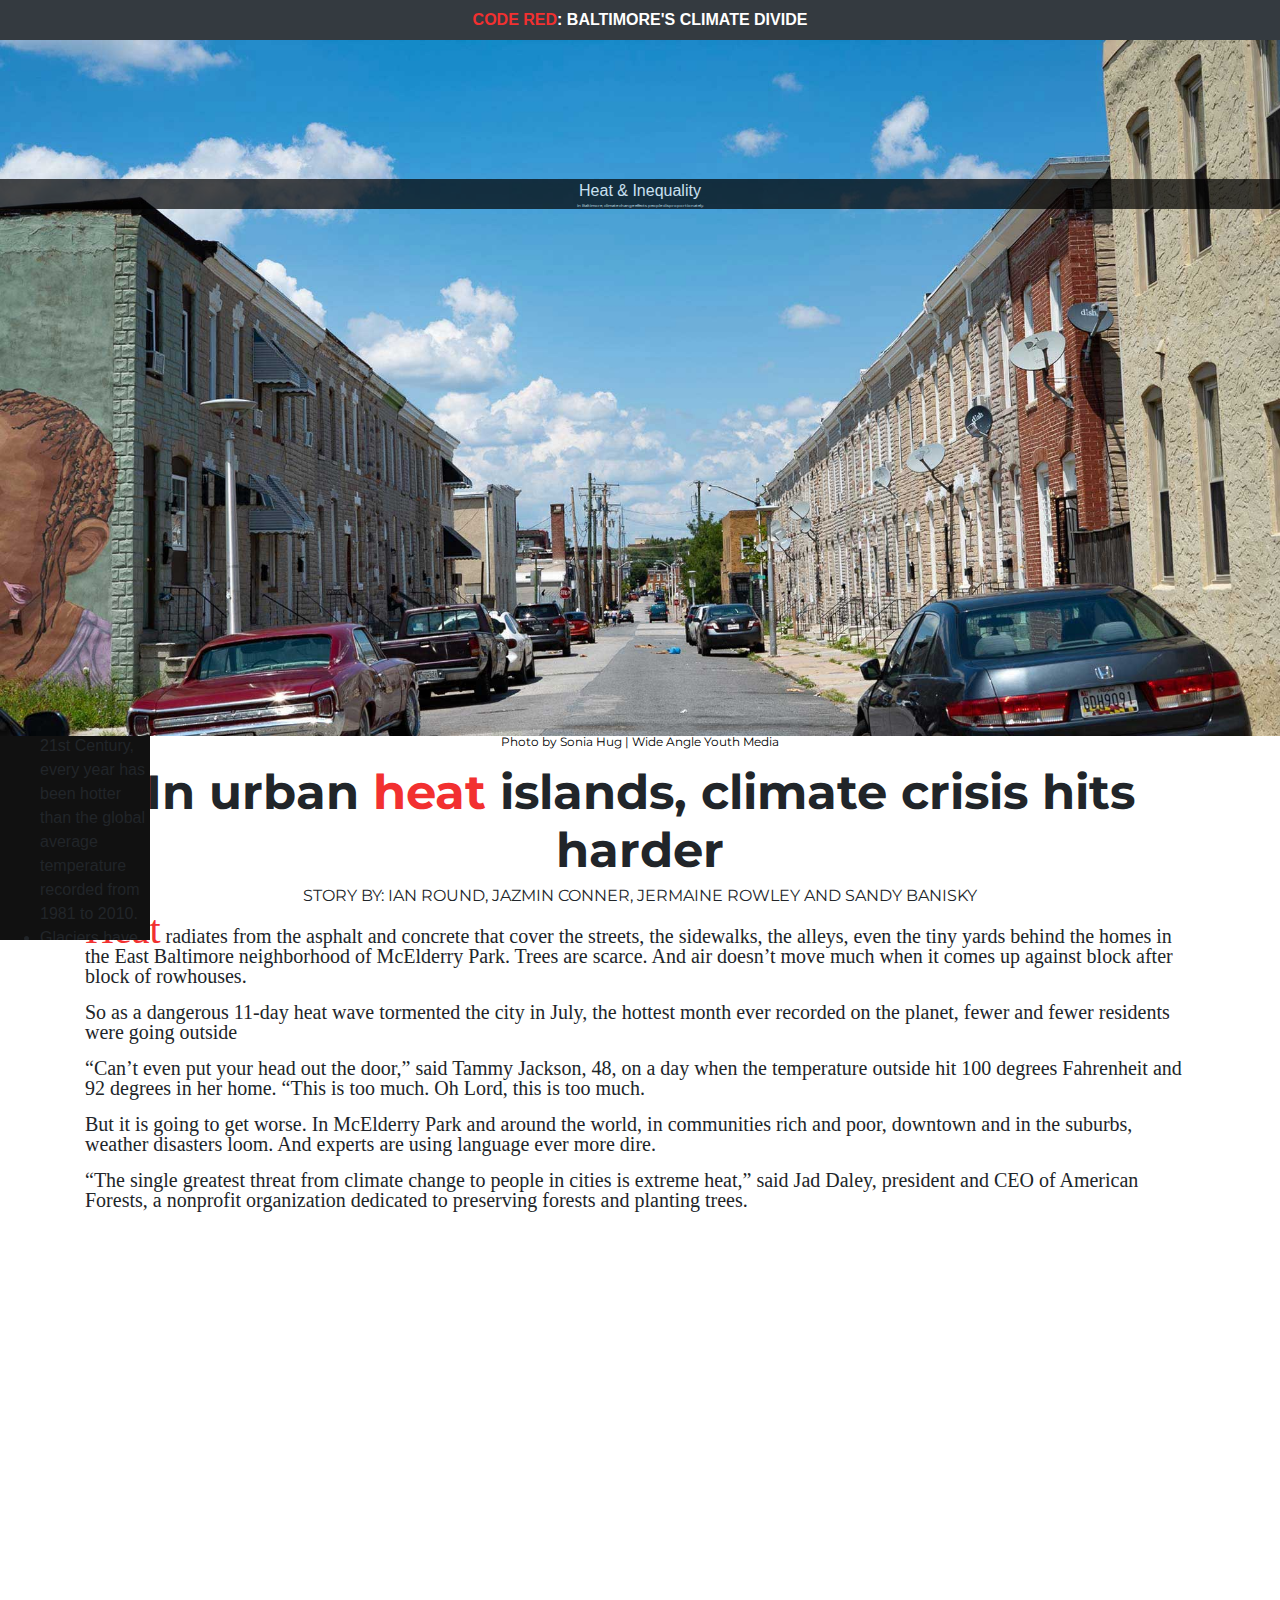
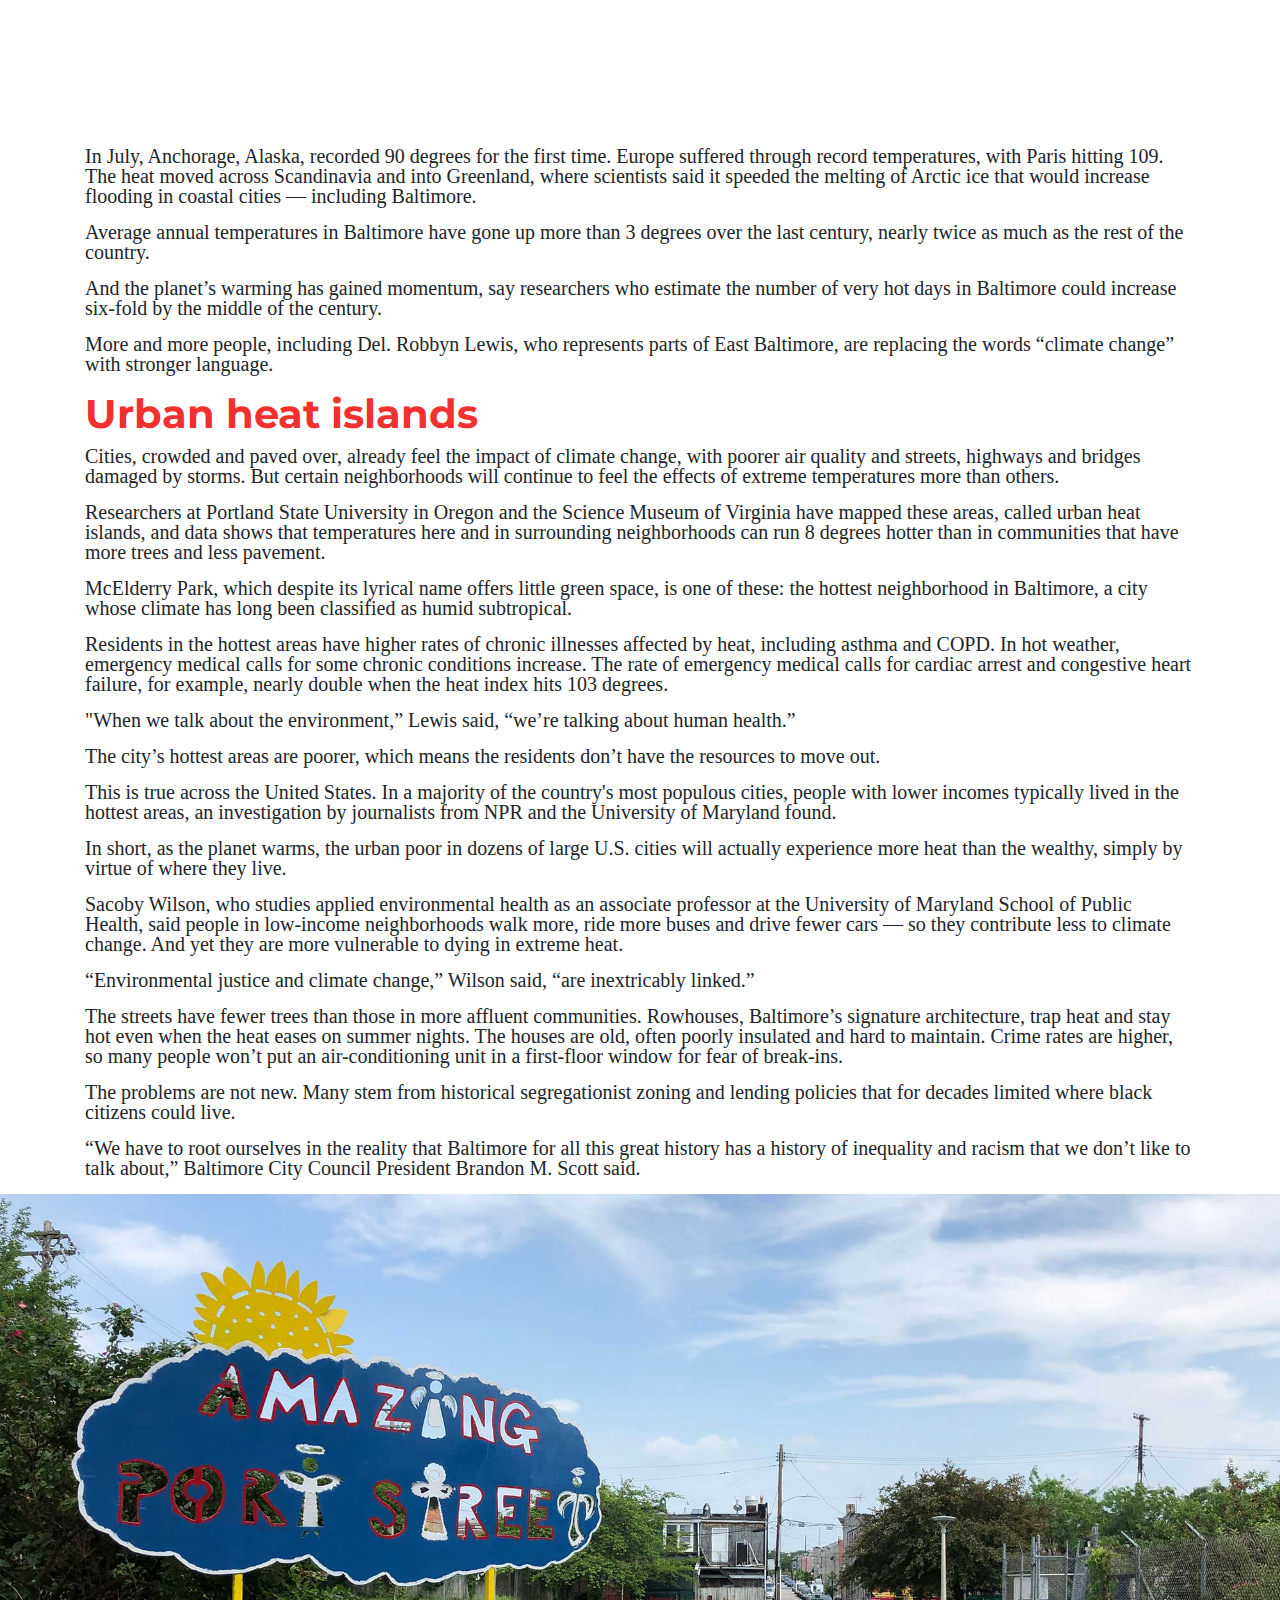
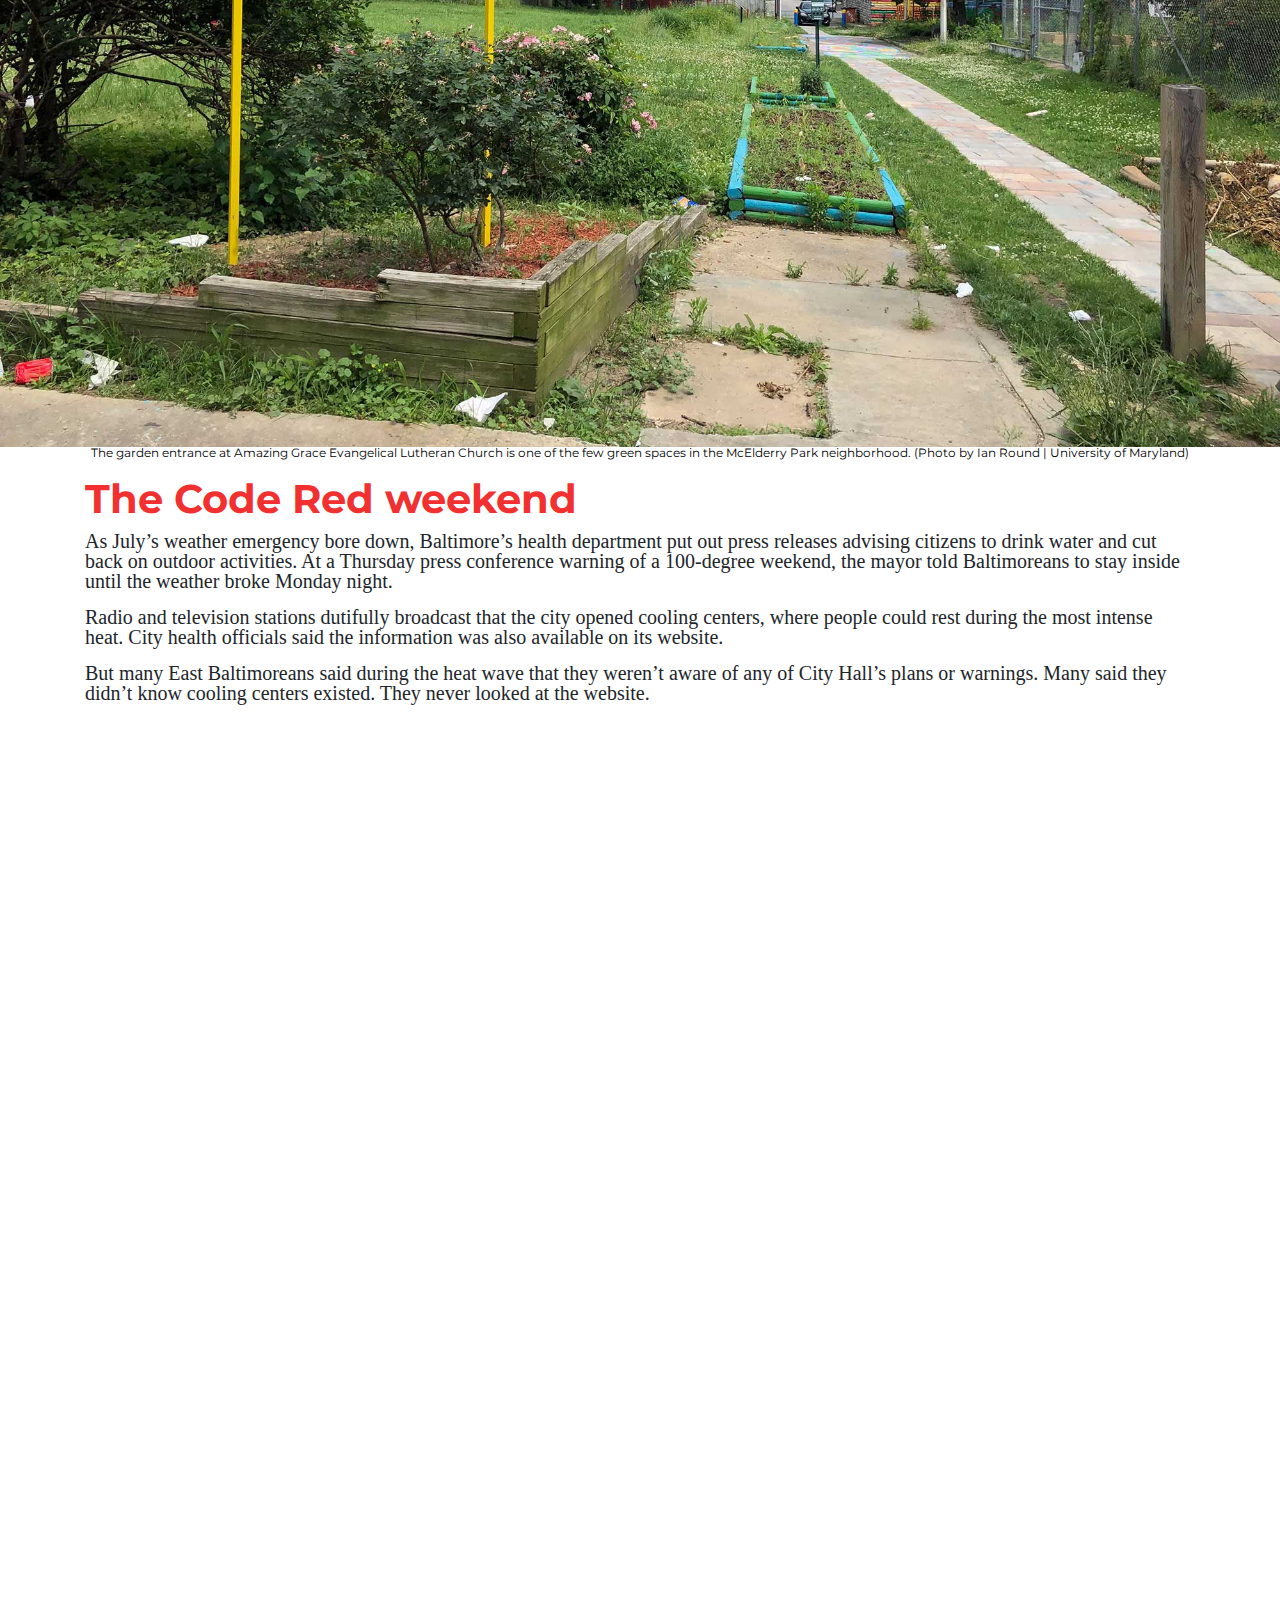
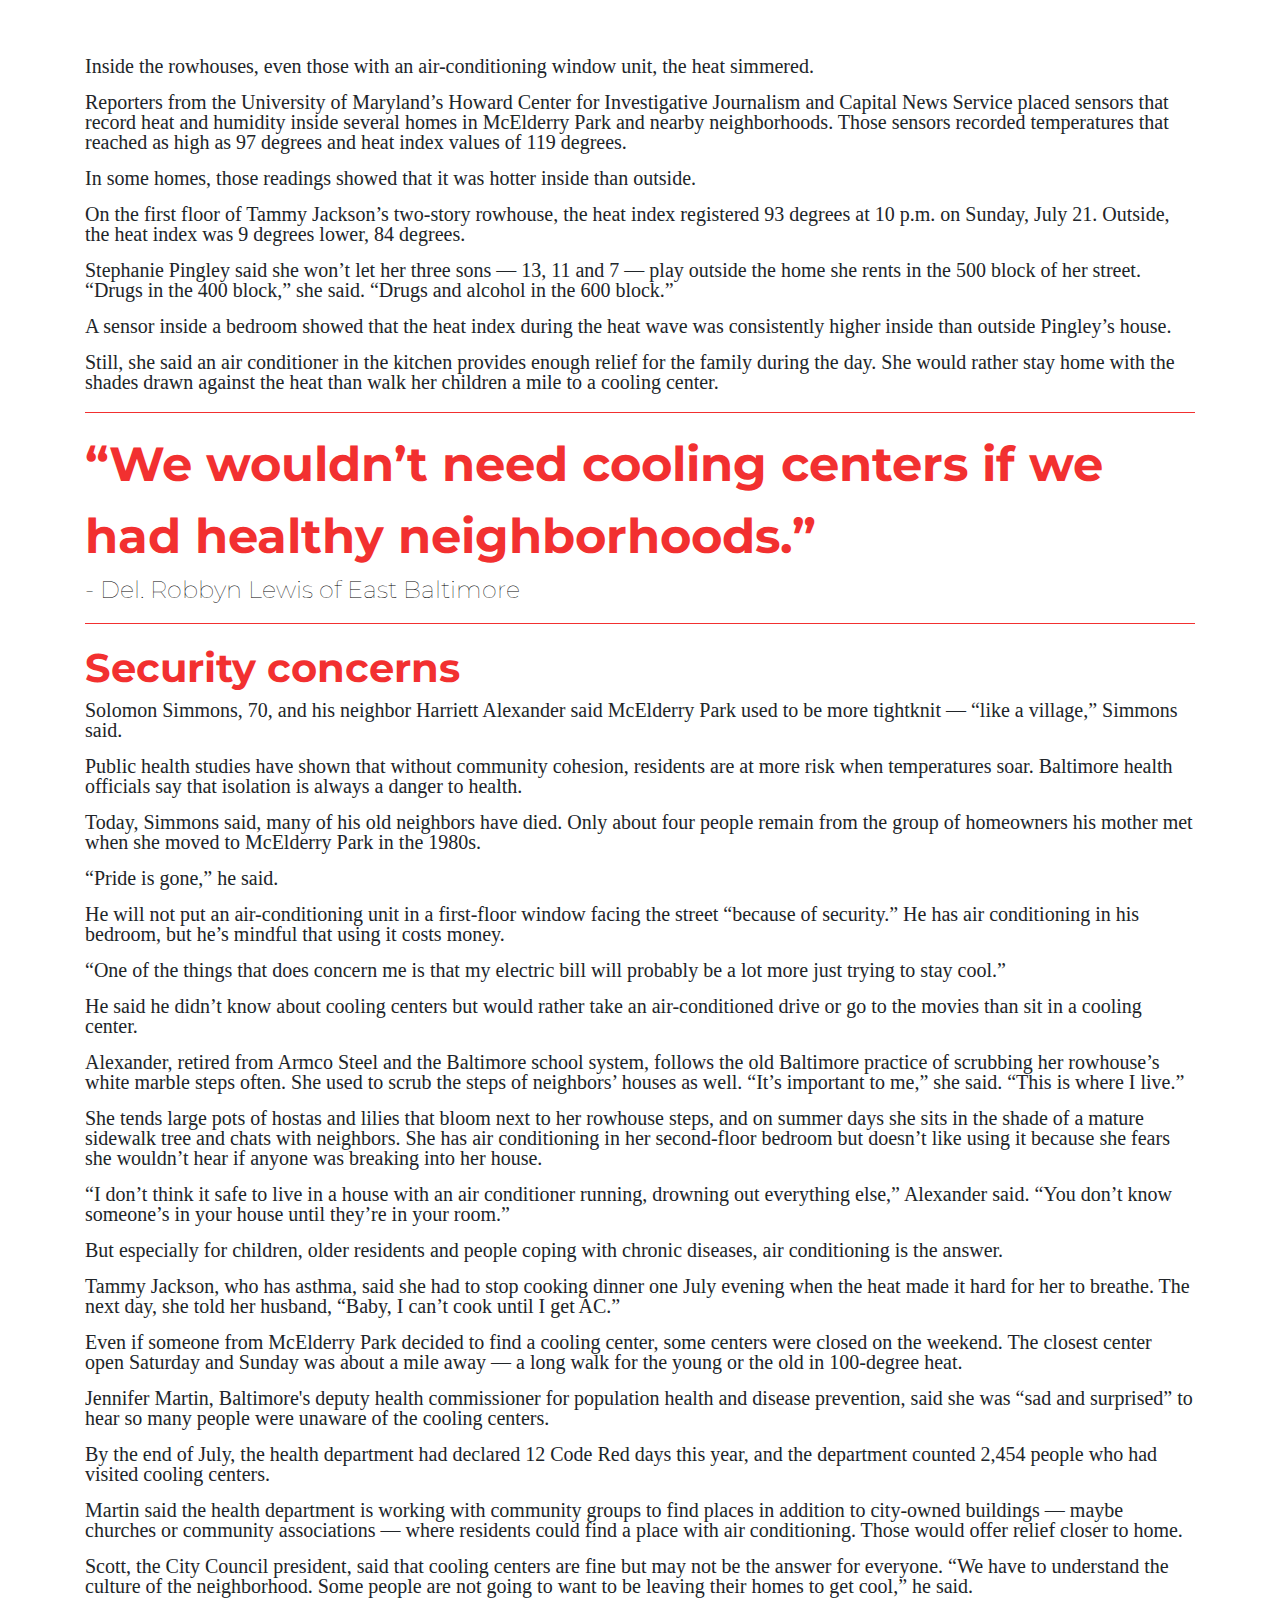
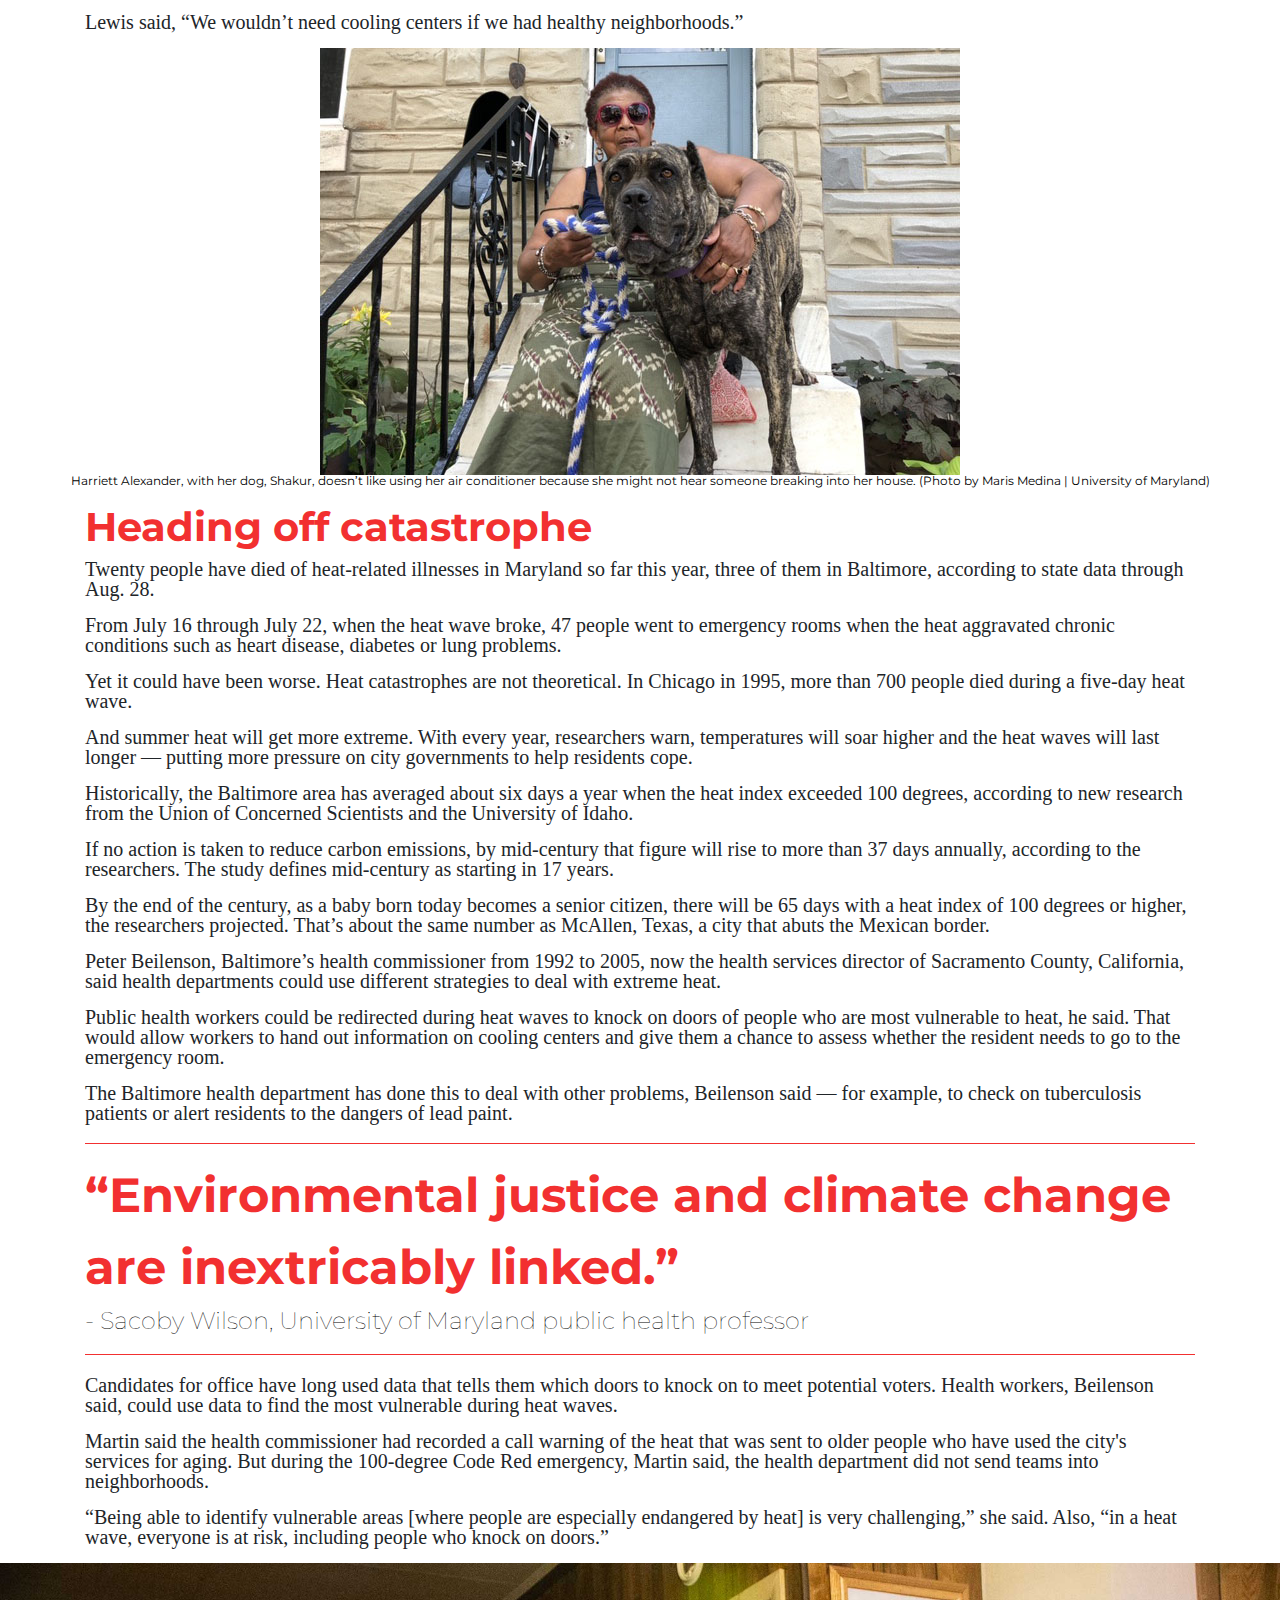
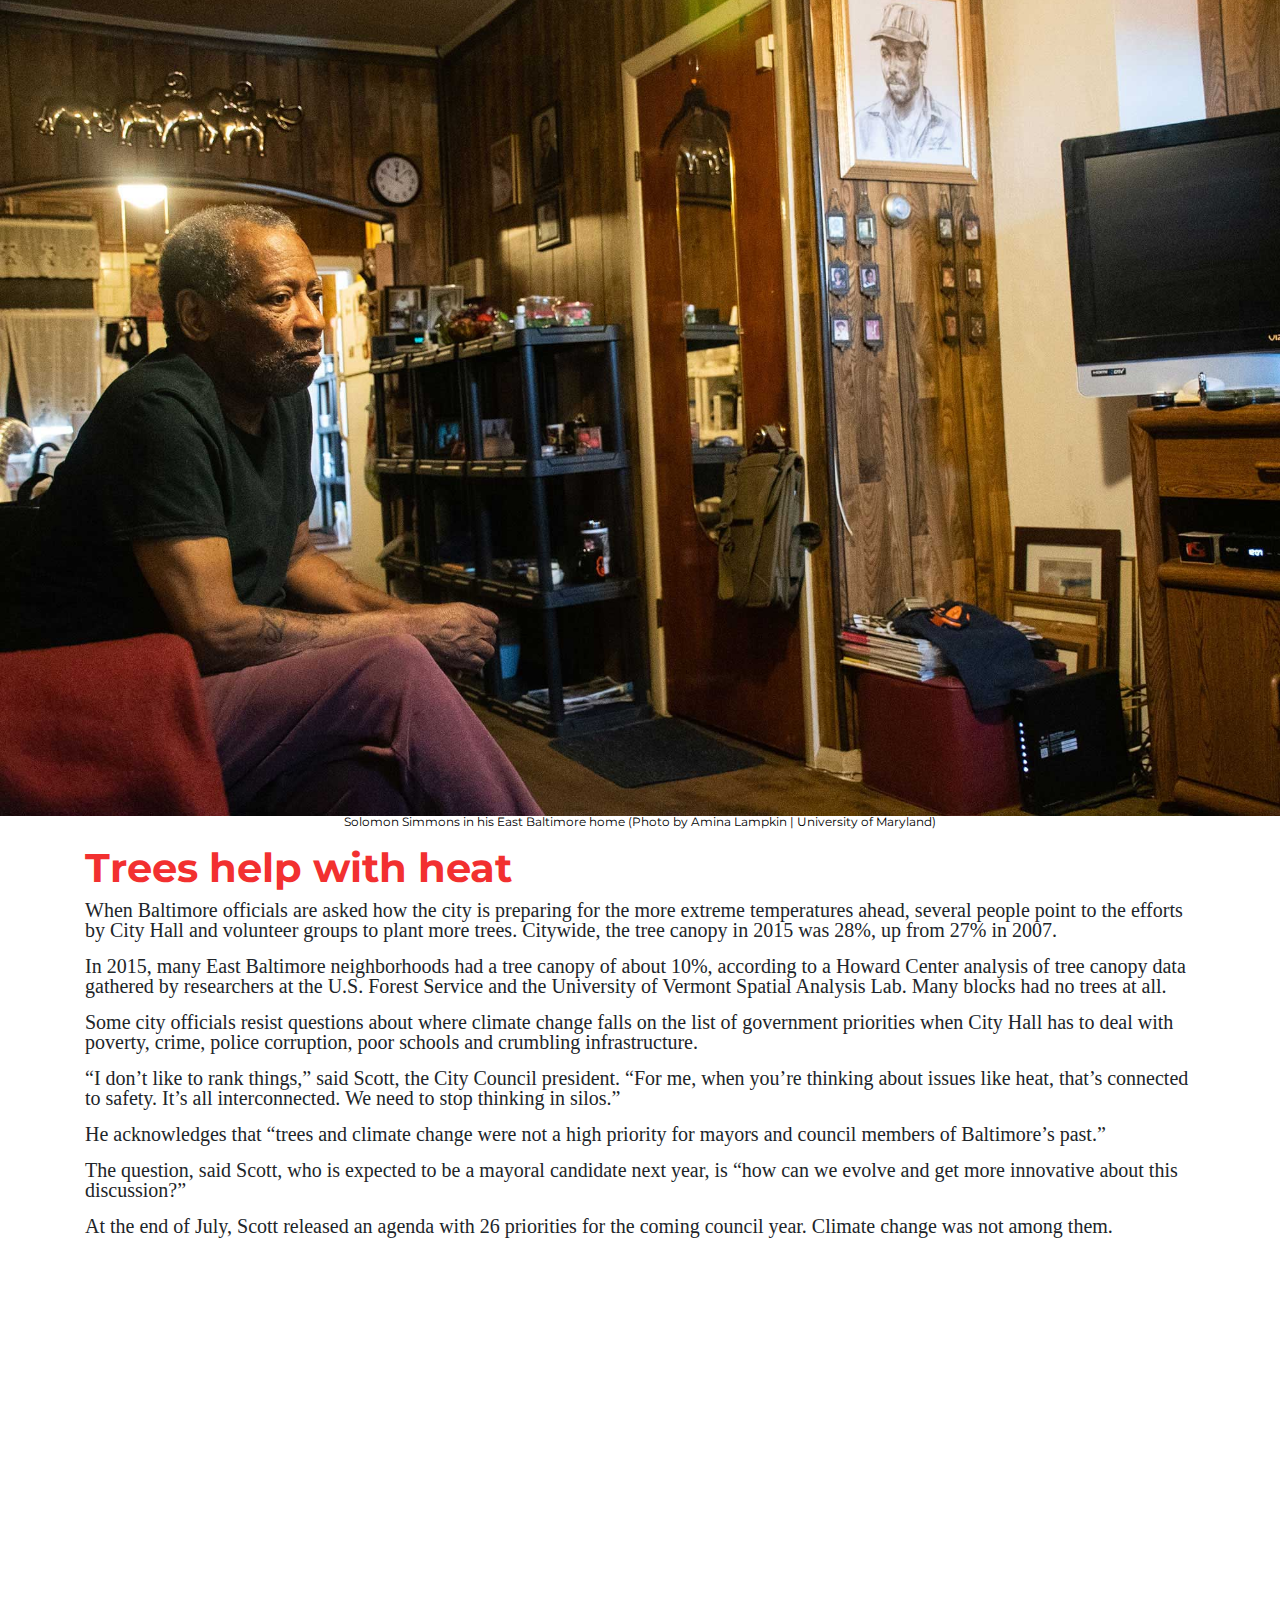
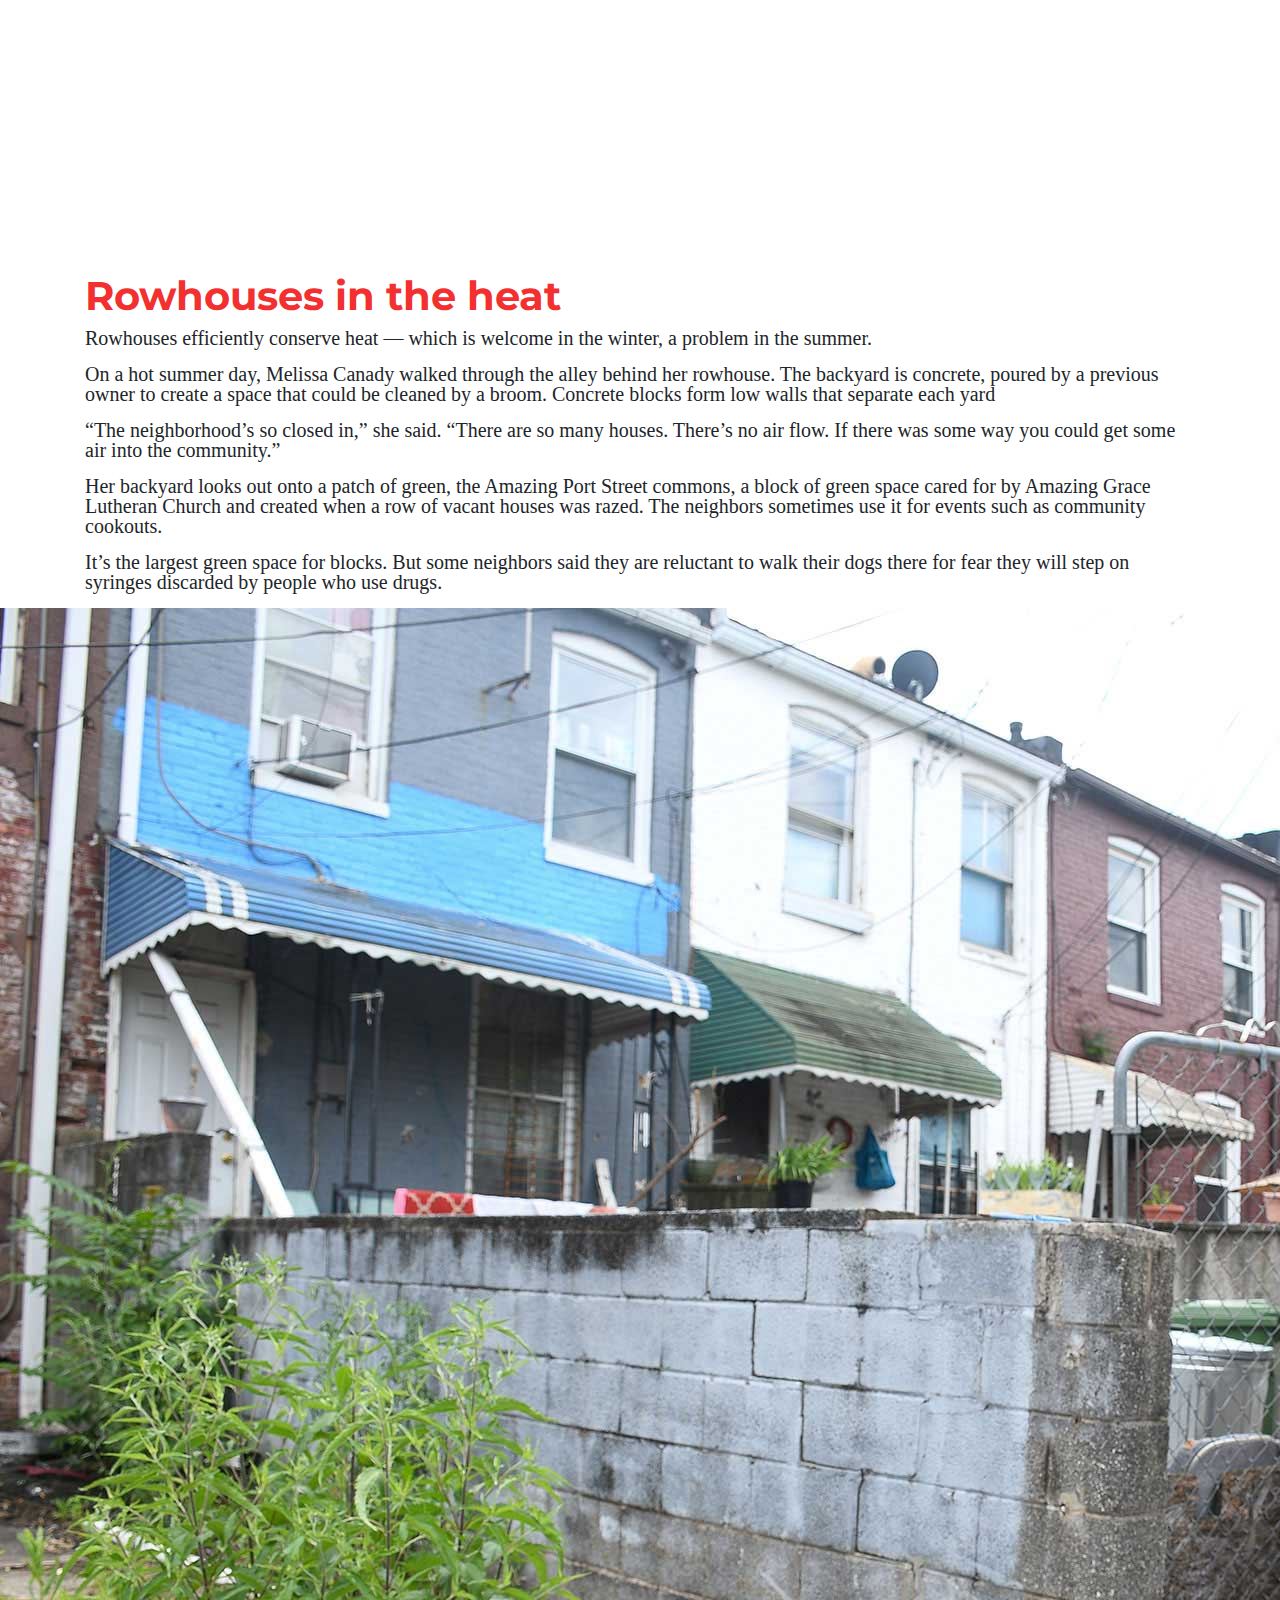
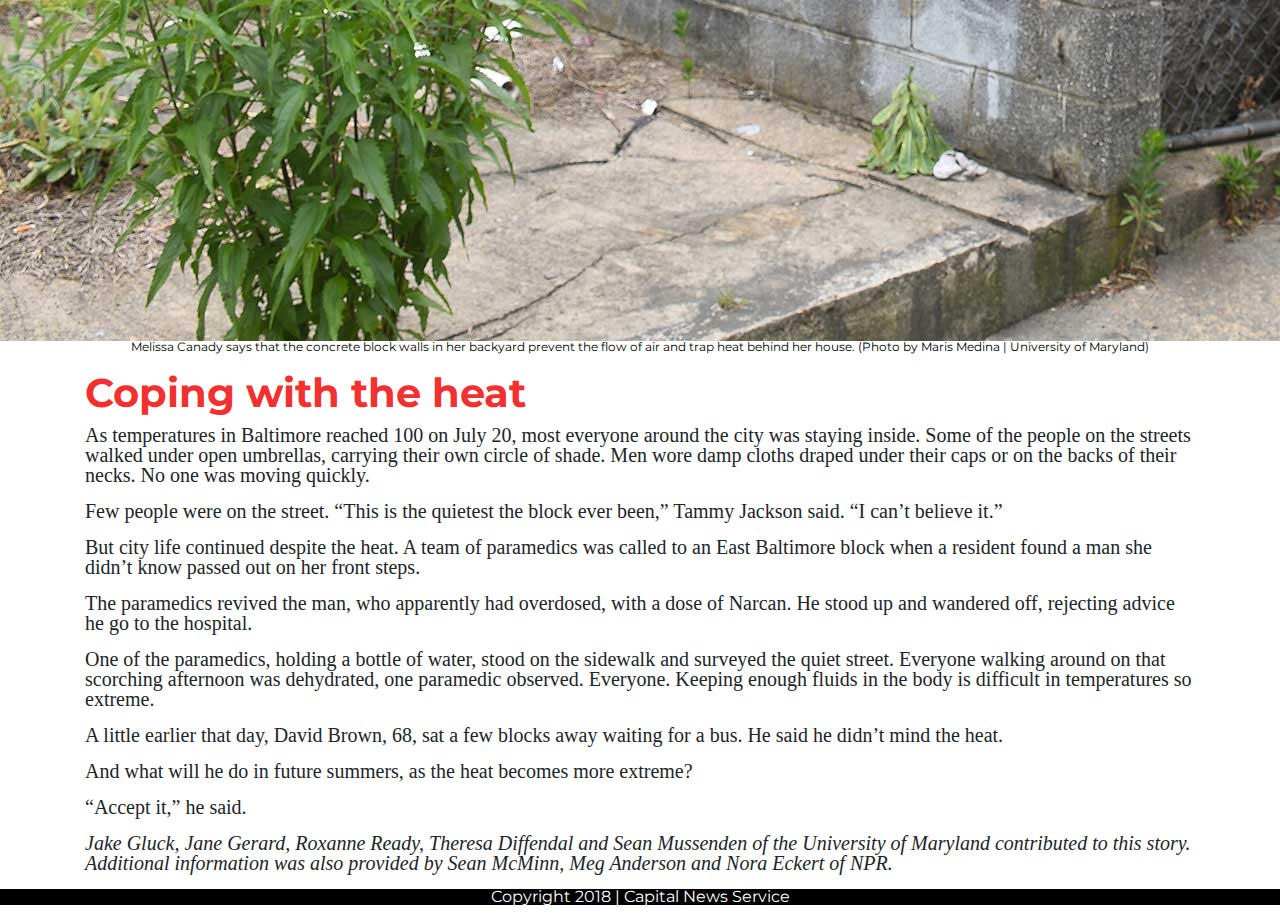
==== commit 717fd725: "climate" ====
--- a/climate-crisis-story/index.html
+++ b/climate-crisis-story/index.html
@@ -25,7 +25,22 @@
     <span class="nav-top"><span class="red">Code Red</span>: Baltimore's Climate Divide</span>
   </nav>
   <!-- End NavBar -->
-
+<div class="sidebar">
+<h1>State of the Climate 2018</h1>
+<p>The American Meteorological Society releases a State of the Climate report each summer summarizing data collected by global environmental monitoring stations around the world. In 2018, here were five key findings.</p>
+    <ul>
+      <li>2018 was the fourth warmest year, behind only 2016, 2015 and 2017. Since the start of the 21st Century, every year has been hotter than the global average temperature recorded from 1981 to 2010.</li>
+
+      <li>Glaciers have continued to melt for the 30th year in a row. In 2018, approximately one meter of ice melted off the top of the average glacier.</li>
+
+      <li>Sea levels rose for the seventh year in a row. The annual mean sea level is the highest it’s been in 26 years.</li>
+
+      <li>The global average carbon dioxide concentration at Earth’s surface is the highest ever recorded according to data that goes back 800,000 years. Carbon dioxide, methane and nitrous oxide released in the atmosphere continue to increase.</li>
+
+      <li>Arctic air temperatures rose at twice the rate of the rest of the Earth with the five past years’ Arctic temperatures surpassing records since 1900.</li>
+    </ul>
+
+</div>
 <!-- Splash/hero area -->
 
   <div class="hero-container">
--- a/climate-crisis-story/style.css
+++ b/climate-crisis-story/style.css
@@ -136,6 +136,16 @@
   color: #ffa500;
 }
 
+/*sidebar*/
+.sidebar {
+  height: 100%;
+  width: 150px;
+  position: fixed;
+  background: #111;
+  overflow-x: hidden;
+  padding-top: 10px;
+}
+
 @media (max-width:600px) {
 
   .hero-hed {
